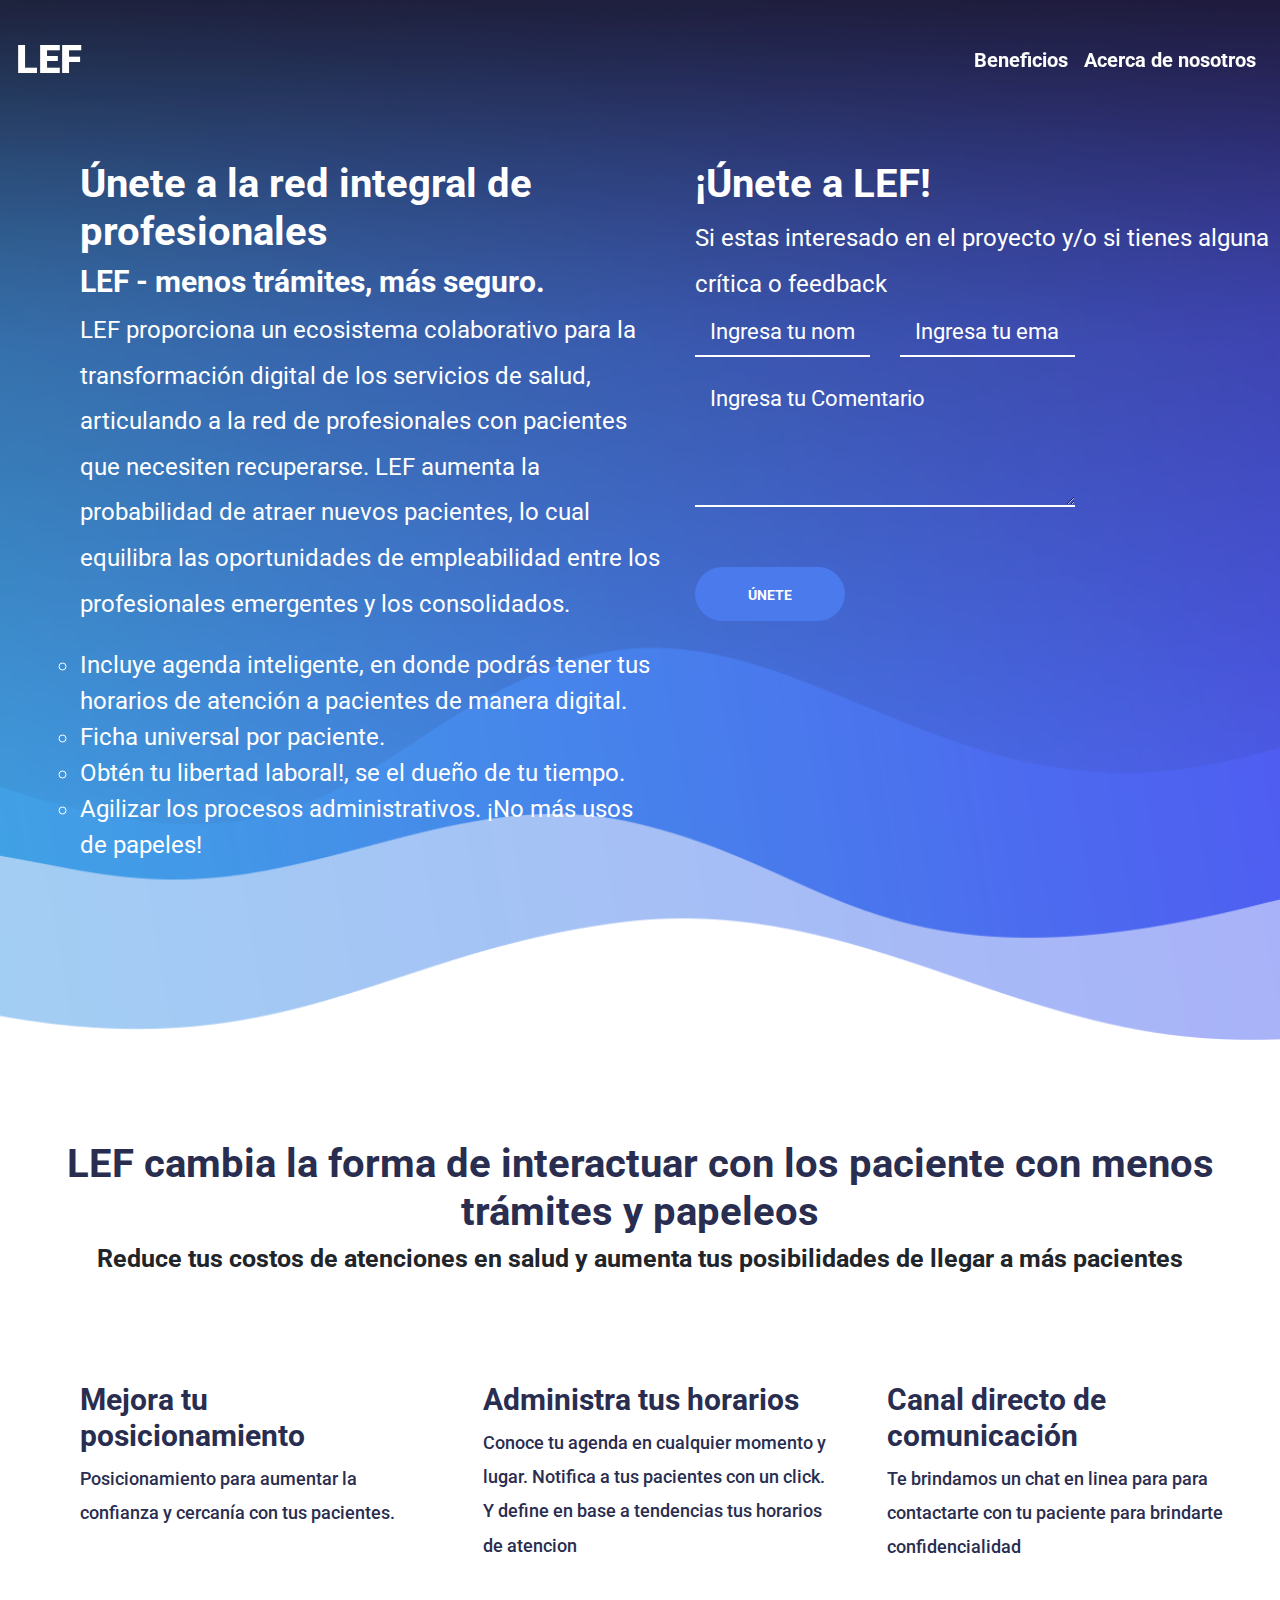
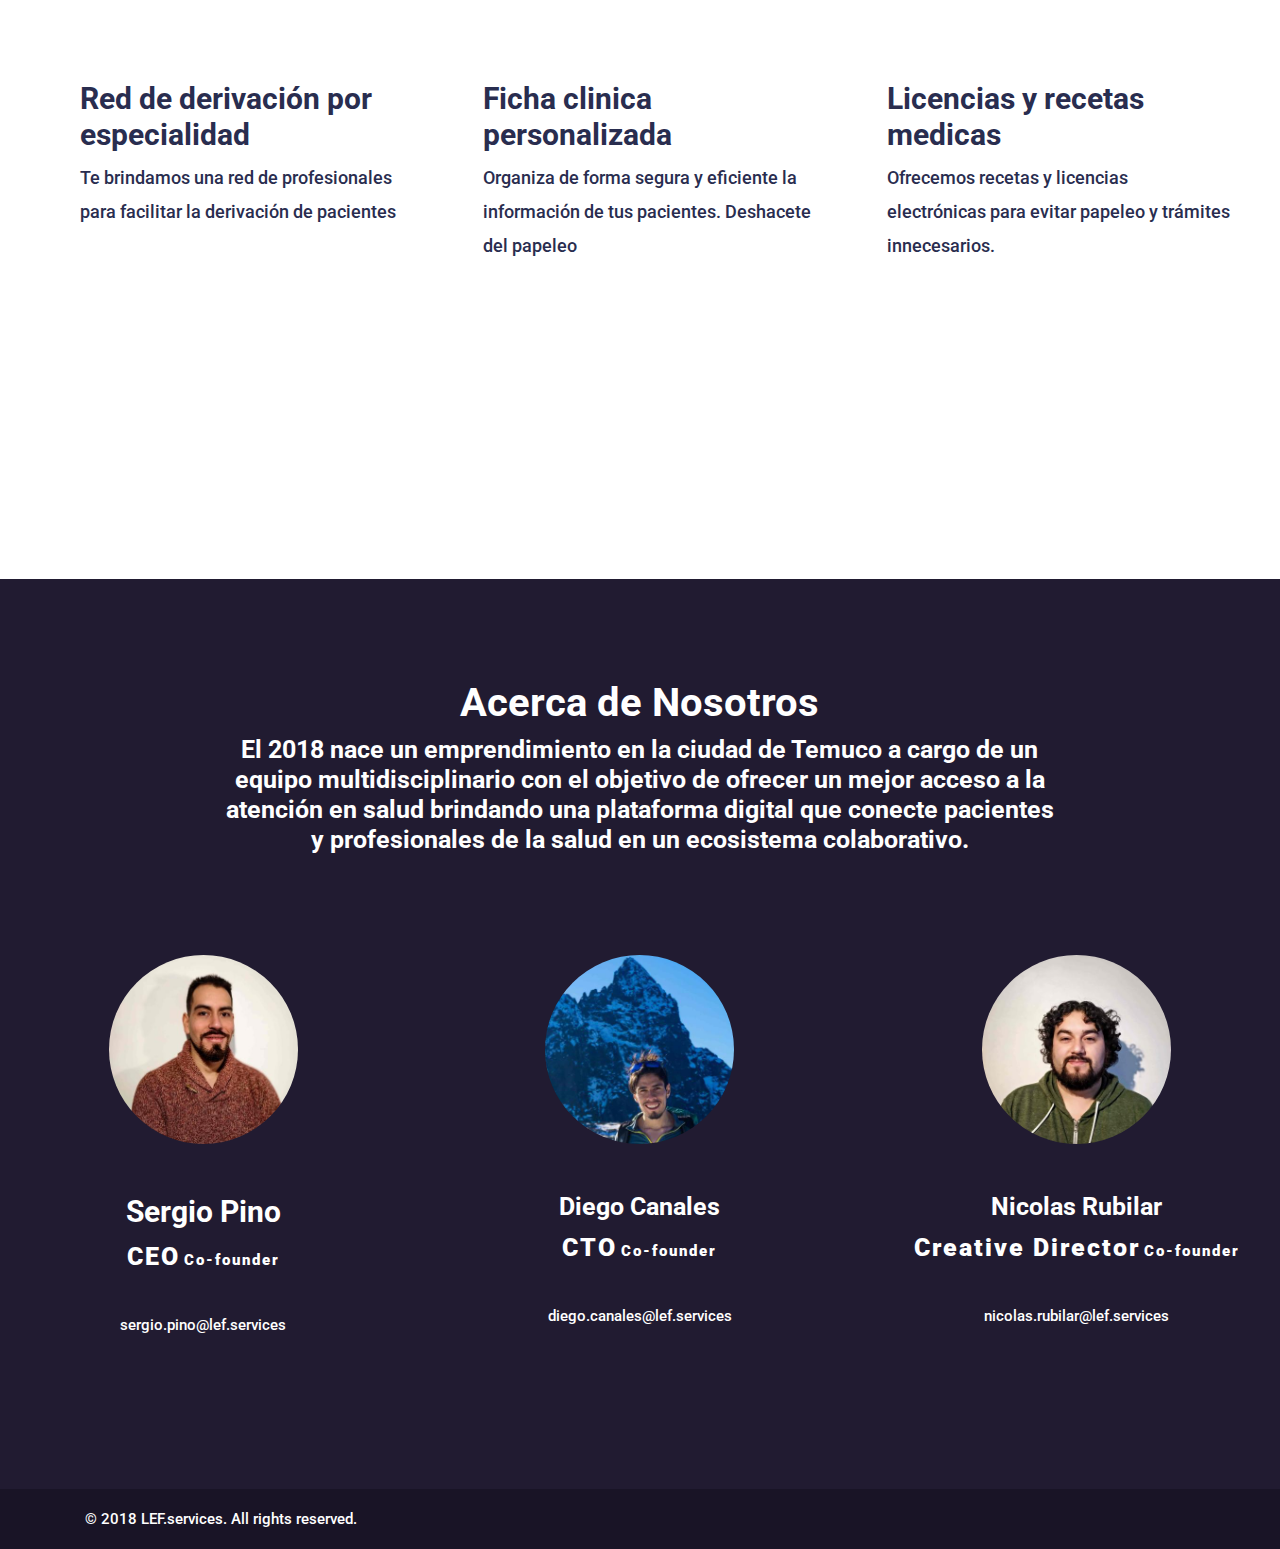
==== index.html @ 89a586f5 "unified text size" ====
<!DOCTYPE html>
<html lang="es">

<head>
    <meta charset="UTF-8">
    <meta name="description" content="">
    <meta http-equiv="X-UA-Compatible" content="IE=edge">
    <meta name="viewport" content="width=device-width, initial-scale=1, shrink-to-fit=no">

    <!-- Title -->
    <title>LEF - menos tr&aacute;mites, m&aacute;s seguro.</title>

    <!-- Favicon -->
    <link rel="icon" href="img/favicon.ico">

    <link rel="stylesheet" href="https://use.fontawesome.com/releases/v5.3.1/css/all.css" integrity="sha384-mzrmE5qonljUremFsqc01SB46JvROS7bZs3IO2EmfFsd15uHvIt+Y8vEf7N7fWAU" crossorigin="anonymous">
    <link rel="stylesheet" href="https://fonts.googleapis.com/css?family=Roboto:400,500,700,900">

    <link href="css/bootstrap.min.css" rel="stylesheet">
    <link href="css/style.css" rel="stylesheet">

</head>

<body>
    <!-- ***** Preloader Start ***** -->
    <div id="preloader">
        <div class="preloader"></div>
    </div>

    <nav class="navbar navbar-expand-lg fixed-top header_area">
        <a class="navbar-brand brand-title" href="index.html">LEF</a>
        <button class="navbar-toggler" type="button" data-toggle="collapse" data-target="#navbarSupportedContent" aria-controls="navbarSupportedContent" aria-expanded="false" aria-label="Toggle navigation">  
            <span class="navbar-toggler-icon"></span>
           </button>
        <div class="collapse navbar-collapse " id="navbarSupportedContent">
            <ul class="navbar-nav ml-auto">
                <li class="nav-item">
                    <a class="nav-link" href="#extra-features">Beneficios</a> </li>
                <li class="nav-item">
                    <a class="nav-link " href="#about-us">Acerca de nosotros</a>
                </li>
            </ul>
        </div>
    </nav>


    <section class="welcome_area" id="home">
        <div class="row">
            <div class="col-lg-6 col-md-6 col-sm-12">
                <h2>&Uacute;nete a la red integral de profesionales</h2>
                <h3>LEF - menos tr&aacute;mites, m&aacute;s seguro.</h3>
                <p>LEF proporciona un ecosistema colaborativo para la transformaci&oacute;n digital de los servicios de salud, articulando a la red de profesionales con pacientes que necesiten recuperarse. LEF aumenta la probabilidad de atraer nuevos pacientes,
                    lo cual equilibra las oportunidades de empleabilidad entre los profesionales emergentes y los consolidados.</p>
                <ul>
                    <li>Incluye agenda inteligente, en donde podr&aacute;s tener tus horarios de atenci&oacute;n a pacientes de manera digital.</li>
                    <li>Ficha universal por paciente.</li>
                    <li>Obt&eacute;n tu libertad laboral!, se el dueño de tu tiempo.</li>

                    <li>Agilizar los procesos administrativos. ¡No m&aacute;s usos de papeles!</li>
                </ul>
            </div>
            <div class="col-lg-6 col-md-6 col-sm-12">
                <div class="contact-form-area">
                    <h2>¡&Uacute;nete a LEF!</h2>
                    <p>Si estas interesado en el proyecto y/o si tienes alguna cr&iacute;tica o feedback</p>
                    <form method="POST" action="https://send.pageclip.co/nw6T7FyZjWHJfmGAW8pz0AacO4G0saek">
                        <div class="row">
                            <div class="col-lg-4 col-md-4 col-sm-12">
                                <input type="text" class="form-control" name="name" id="name" placeholder="Ingresa tu nombre">
                            </div>
                            <div class="col-lg-4 col-md-4 col-sm-12">
                                <input type="email" class="form-control" name="email" id="email" placeholder="Ingresa tu email">
                            </div>


                            <div class="col-lg-8 col-md-8 col-sm-12">
                                <textarea name="message" class="form-control" id="message" cols="30" rows="10" placeholder="Ingresa tu Comentario"></textarea>
                            </div>
                            <div class="col-lg-8 col-md-8 col-sm-12">
                                <button class="btn contact-btn mt-50" type="submit">&Uacute;nete</button>
                            </div>
                        </div>
                    </form>
                </div>
            </div>
        </div>

    </section>
    <!-- ***** Welcome Area End ***** -->


    <!-- ***** Services Area Start ***** -->
    <section id="extra-features" class="extra-features section_padding_100">

        <div class="col-lg-12 col-md-12 col-sm-12 text-center">
            <h2>LEF cambia la forma de interactuar con los paciente con menos tr&aacute;mites y papeleos</h2>
            <h4>Reduce tus costos de atenciones en salud y aumenta tus posibilidades de llegar a m&aacute;s pacientes</h4>
        </div>

        <div class="section_padding_100">
            <div class="row">

                <!-- Single Feature Area -->
                <div class="col-lg-4 col-md-4 col-sm-12">
                    <div class="d-flex mb-100">
                        <div class="mr-30">
                            <i class="fas fa-trophy"></i>
                        </div>
                        <div class="feature-content">
                            <h3>Mejora tu posicionamiento</h3>
                            <p>Posicionamiento para aumentar la confianza y cercan&iacute;a con tus pacientes.</p>
                        </div>
                    </div>
                </div>
                <!-- Single Feature Area -->
                <div class="col-lg-4 col-md-4 col-sm-12">
                    <div class="d-flex mb-100">
                        <div class="mr-30">
                            <i class="fas fa-clock"></i>
                        </div>
                        <div class="feature-content">
                            <h3>Administra tus horarios</h3>
                            <p>Conoce tu agenda en cualquier momento y lugar. Notifica a tus pacientes con un click. Y define en base a tendencias tus horarios de atencion</p>
                        </div>
                    </div>
                </div>
                <!-- Single Feature Area -->
                <div class="col-lg-4 col-md-4 col-sm-12">
                    <div class="d-flex mb-100">
                        <div class="mr-30">
                            <i class="fas fa-comments"></i>
                        </div>
                        <div class="feature-content">
                            <h3>Canal directo de comunicaci&oacute;n</h3>
                            <p>Te brindamos un chat en linea para para contactarte con tu paciente para brindarte confidencialidad</p>
                        </div>
                    </div>
                </div>
            </div>

            <div class="row">
                <!-- Single Feature Area -->
                <div class="col-lg-4 col-md-4 col-sm-12">
                    <div class="d-flex mb-100">
                        <div class="mr-30">
                            <i class="fas fa-bullhorn"></i>
                        </div>
                        <div class="feature-content">
                            <h3>Red de derivaci&oacute;n por especialidad</h3>
                            <p>Te brindamos una red de profesionales para facilitar la derivaci&oacute;n de pacientes</p>
                        </div>
                    </div>
                </div>
                <!-- Single Feature Area -->
                <div class="col-lg-4 col-md-4 col-sm-12">
                    <div class="d-flex mb-100">
                        <div class="mr-30">
                            <i class="fas fa-briefcase-medical"></i>
                        </div>
                        <div class="feature-content">
                            <h3>Ficha clinica personalizada</h3>
                            <p>Organiza de forma segura y eficiente la informaci&oacute;n de tus pacientes. Deshacete del papeleo</p>
                        </div>
                    </div>
                </div>
                <!-- Single Feature Area -->
                <div class="col-lg-4 col-md-4 col-sm-12">
                    <div class="d-flex mb-100">
                        <div class="mr-30">
                            <i class="fas fa-user-md"></i>
                        </div>
                        <div class="feature-content">
                            <h3>Licencias y recetas medicas</h3>
                            <p>Ofrecemos recetas y licencias electr&oacute;nicas para evitar papeleo y tr&aacute;mites innecesarios. </p>
                        </div>
                    </div>
                </div>

            </div>
        </div>
    </section>
    <!-- ***** Services Area End ***** -->



    <!-- ***** Team Area Start ***** -->
    <section id="about-us" class="about-us section_padding_100">

        <div class="row justify-content-center">
            <div class="col-lg-8 col-md-8 col-sm-12">
                <div class="section-heading text-center">
                    <h2>Acerca de Nosotros</h2>
                    <h4>El 2018 nace un emprendimiento en la ciudad de Temuco a cargo de un equipo multidisciplinario con el objetivo de ofrecer un mejor acceso a la atenci&oacute;n en salud brindando una plataforma digital que conecte pacientes y profesionales
                        de la salud en un ecosistema colaborativo. </h4>
                </div>
            </div>
        </div>

        <div class="row">
            <!-- Single Team Slide -->
            <div class="col-lg-4 col-md-4 col-sm-12 text-center">
                <!-- Thumbnail -->
                <div class="team-thumbnail">
                    <img src="img/sergio.jpg" alt="">
                </div>
                <!-- Meta Info -->
                <div class="team-meta-info">
                    <h3>Sergio Pino</h3>
                    <span class="title">CEO</span> <span>Co-founder</span>
                    <p>sergio.pino@lef.services</p>
                </div>
            </div>
            <!-- Single Team Slide -->
            <div class="col-lg-4 col-md-4 col-sm-12 text-center">
                <!-- Thumbnail -->
                <div class="team-thumbnail">
                    <img src="img/diego.jpg" alt="">
                </div>
                <!-- Meta Info -->
                <div class="team-meta-info">
                    <h4>Diego Canales</h4>
                    <span class="title">CTO</span> <span>Co-founder</span>
                    <p>diego.canales@lef.services</p>
                </div>
            </div>
            <!-- Single Team Slide -->
            <div class="col-lg-4 col-md-4 col-sm-12 text-center">
                <!-- Thumbnail -->
                <div class="team-thumbnail">
                    <img src="img/nico.jpg" alt="">
                </div>
                <!-- Meta Info -->
                <div class="team-meta-info">
                    <h4>Nicolas Rubilar</h4>
                    <span class="title">Creative Director</span> <span>Co-founder</span>
                    <p>nicolas.rubilar@lef.services</p>
                </div>

            </div>
        </div>
    </section>
    <!-- ***** Features Area Start ***** -->



    <!-- ***** Footer Area Start ***** -->
    <footer class="footer-area clearfix">
        <!-- Fotter Bottom Area -->
        <div class="footer-bottom-area">
            <div class="container h-100">
                <div class="row h-100">
                    <div class="col-12 h-100">
                        <div class="footer-bottom-content h-100 d-md-flex justify-content-between align-items-center">
                            <div class="copyright-text">
                                <p>
                                    &copy; 2018 LEF.services. All rights reserved.
                                </p>
                            </div>
                        </div>
                    </div>
                </div>
            </div>
        </div>
    </footer>
    <!-- ***** Footer Area End ***** -->

    <script src="js/jquery-3.3.1.min.js"></script>
    <script src="js/bootstrap.min.js"></script>
    <script src="js/active.js"></script>
    <script src="https://s.pageclip.co/v1/pageclip.js" charset="utf-8"></script>

    <!-- Global site tag (gtag.js) - Google Analytics -->
    <script async src="https://www.googletagmanager.com/gtag/js?id=UA-45813922-7"></script>
    <script>
        window.dataLayer = window.dataLayer || [];

        function gtag() {
            dataLayer.push(arguments);
        }
        gtag('js', new Date());

        gtag('config', 'UA-45813922-7');
    </script>
</body>

</html>
---- css/style.css ----
@media (min-width: 768px) {
    .navbar-toggler {
        border: 2px solid #fff;
        background-color: #f2f4f6;
    }
    .welcome_area {
        height: 1040px;
    }
}


/********************
END RESPONSIVE
*********************/


/* --------------------------
:: 1.0 Base CSS Start
-------------------------- */

* {
    margin: 0;
    padding: 0;
}

body {
    overflow-x: hidden !important;
}

body,
html {
    font-family: 'Roboto', sans-serif;
}

h2,
h3,
h4 {
    font-family: 'Roboto', sans-serif;
    font-weight: 700;
    line-height: 1.2;
}

h2 {
    font-size: 40px;
}

h3 {
    font-size: 30px;
}

h4 {
    font-size: 25px;
}

a,
a:hover,
a:focus,
a:active {
    font-weight: 700;
    text-decoration: none;
    -webkit-transition-duration: 500ms;
    transition-duration: 500ms;
}

li {
    list-style: none;
}

p {
    font-family: 'Roboto', sans-serif;
    font-size: 15px;
    font-weight: 500;
    margin-top: 0;
    line-height: 1.9;
}

ul {
    margin: 0;
    padding: 0;
}

img {
    max-width: 100%;
    height: auto;
}

.brand-title {
    font-size: 40px;
    color: #fff;
    line-height: 1.8;
    font-weight: 900;
}

.section_padding_200 {
    padding-top: 200px;
    padding-bottom: 200px;
}

.section_padding_100 {
    padding-top: 100px;
    padding-bottom: 100px;
}

.mt-50 {
    margin-top: 50px;
}

.mr-30 {
    margin-right: 30px;
}

.mb-100 {
    margin-bottom: 100px;
}

#preloader {
    overflow: hidden;
    background-color: #211b31;
    height: 100%;
    left: 0;
    position: fixed;
    top: 0;
    width: 100%;
    z-index: 999999;
}

.preloader {
    overflow: hidden;
    -webkit-animation: 3000ms linear 0s normal none infinite running preloader;
    animation: 3000ms linear 0s normal none infinite running preloader;
    background-color: transparent;
    border-color: #f1f2f3 #f1f2f3 #4a7aec;
    border-radius: 50%;
    border-style: solid;
    border-width: 4px;
    height: 50px;
    left: calc(50% - 25px);
    position: relative;
    top: calc(50% - 25px);
    width: 50px;
    z-index: 9;
}

@-webkit-keyframes preloader {
    0% {
        -webkit-transform: rotate(0deg);
        transform: rotate(0deg);
    }
    100% {
        -webkit-transform: rotate(360deg);
        transform: rotate(360deg);
    }
}

@keyframes preloader {
    0% {
        -webkit-transform: rotate(0deg);
        transform: rotate(0deg);
    }
    100% {
        -webkit-transform: rotate(360deg);
        transform: rotate(360deg);
    }
}

.section-heading {
    margin-bottom: 100px;
}

.contact-btn {
    background-color: #4a7aec;
    min-width: 150px;
    height: 54px;
    padding: 0 30px;
    border-radius: 70px;
    color: #fff;
    font-size: 14px;
    line-height: 54px;
    font-weight: 700;
    text-transform: uppercase;
    -webkit-transition-duration: 500ms;
    transition-duration: 500ms;
}

.contact-btn:hover {
    background-color: #1a3c8d;
    color: #fff;
}


/* --------------------------
:: 2.0 Header Area CSS
-------------------------- */

.header_area {
    height: 120px;
    background-color: transparent;
    -webkit-transition-duration: 700ms;
    transition-duration: 700ms;
}

nav .nav-link {
    color: #fff;
    display: block;
    font-size: 20px;
    -webkit-transition-duration: 500ms;
    transition-duration: 500ms;
    padding: 0 15px;
}

nav .nav-link:hover {
    color: #4a7aec;
}

.navbar-nav {
    -webkit-transition-duration: 500ms;
    transition-duration: 500ms;
}


/* Sticky CSS */

.header_area.sticky {
    background-color: #25499f;
    box-shadow: 0 6px 20px rgba(0, 0, 0, 0.15);
    height: 80px;
}


/* --------------------------
:: 3.0 Welcome Area CSS
-------------------------- */

.welcome_area {
    padding-top: 160px;
    padding-bottom: 200px;
    padding-left: 80px;
    background-image: url(../img/welcome-bg.png);
    background-repeat: no-repeat;
    background-size: cover;
    background-position: center center;
}

.welcome_area h2,
.welcome_area h3,
.welcome_area h4,
.welcome_area p,
.welcome_area ul,
.welcome_area ::placeholder,
.welcome_area .form-control {
    color: #fff;
    opacity: 1;
}

.welcome_area p,
.welcome_area ul {
    font-size: 24px;
    font-weight: 400;
    margin-bottom: 0;
}

.welcome_area li {
    list-style-type: circle !important;
}

.welcome_area ul {
    margin-top: 20px;
}


/* ----------------------
:: 19.0 Contact Page CSS
---------------------- */

.contact-form-area .form-control {
    font-size: 22px;
    background-color: transparent;
    border-top: none;
    border-left: none;
    border-right: none;
    border-bottom: 2px solid #fff;
    border-radius: 0;
    height: 50px;
    margin-bottom: 10px;
    padding: 15px;
}

.contact-form-area .form-control:hover,
.contact-form-area .form-control:focus {
    box-shadow: none;
}

.contact-form-area textarea.form-control {
    height: 140px;
}

.footer-area {
    position: relative;
    z-index: 1;
    background-color: #211b31;
}

.copyright-text>p {
    margin-bottom: 0;
    font-size: 15px;
    color: #fff;
}

.footer-bottom-area {
    background-color: #191426;
    height: 60px;
}

.team-thumbnail {
    width: 189px;
    height: 189px;
    border-radius: 50%;
    margin: 0 auto 50px;
    position: relative;
    z-index: 1;
    -webkit-transition-duration: 500ms;
    transition-duration: 500ms;
}

.team-thumbnail:after {
    position: absolute;
    width: 100%;
    height: 100%;
    left: 0;
    top: 0;
    content: "";
    background-color: rgba(74, 122, 236, 0.75);
    z-index: 2;
    border-radius: 50%;
    opacity: 0;
}

.team-thumbnail>img {
    width: 100%;
    height: 100%;
    border-radius: 50%;
}

.team-meta-info {
    margin-bottom: 50px;
}

.team-meta-info h4 {
    line-height: 1;
    margin-bottom: 10px;
}

.team-meta-info span {
    font-size: 12px;
    font-weight: 900;
    color: #abadbe;
    letter-spacing: 2px;
    margin-bottom: 35px;
    display: block;
}

.about-us {
    background-color: #211b31;
    position: relative;
    z-index: 1;
}

.about-us h2,
.about-us h3,
.about-us h4,
.about-us span,
.about-us p {
    color: #fff;
}

.about-us span {
    font-size: 15px;
    display: inline-block;
}

.title {
    font-size: 25px !important;
}


/* -----------------------
:: 20.0 Elements Area CSS
----------------------- */

.extra-features {
    padding-left: 50px;
    padding-right: 50px;
}

.extra-features h2,
h3,
p {
    color: #292d4f;
}

.extra-features p {
    font-size: 18px;
}
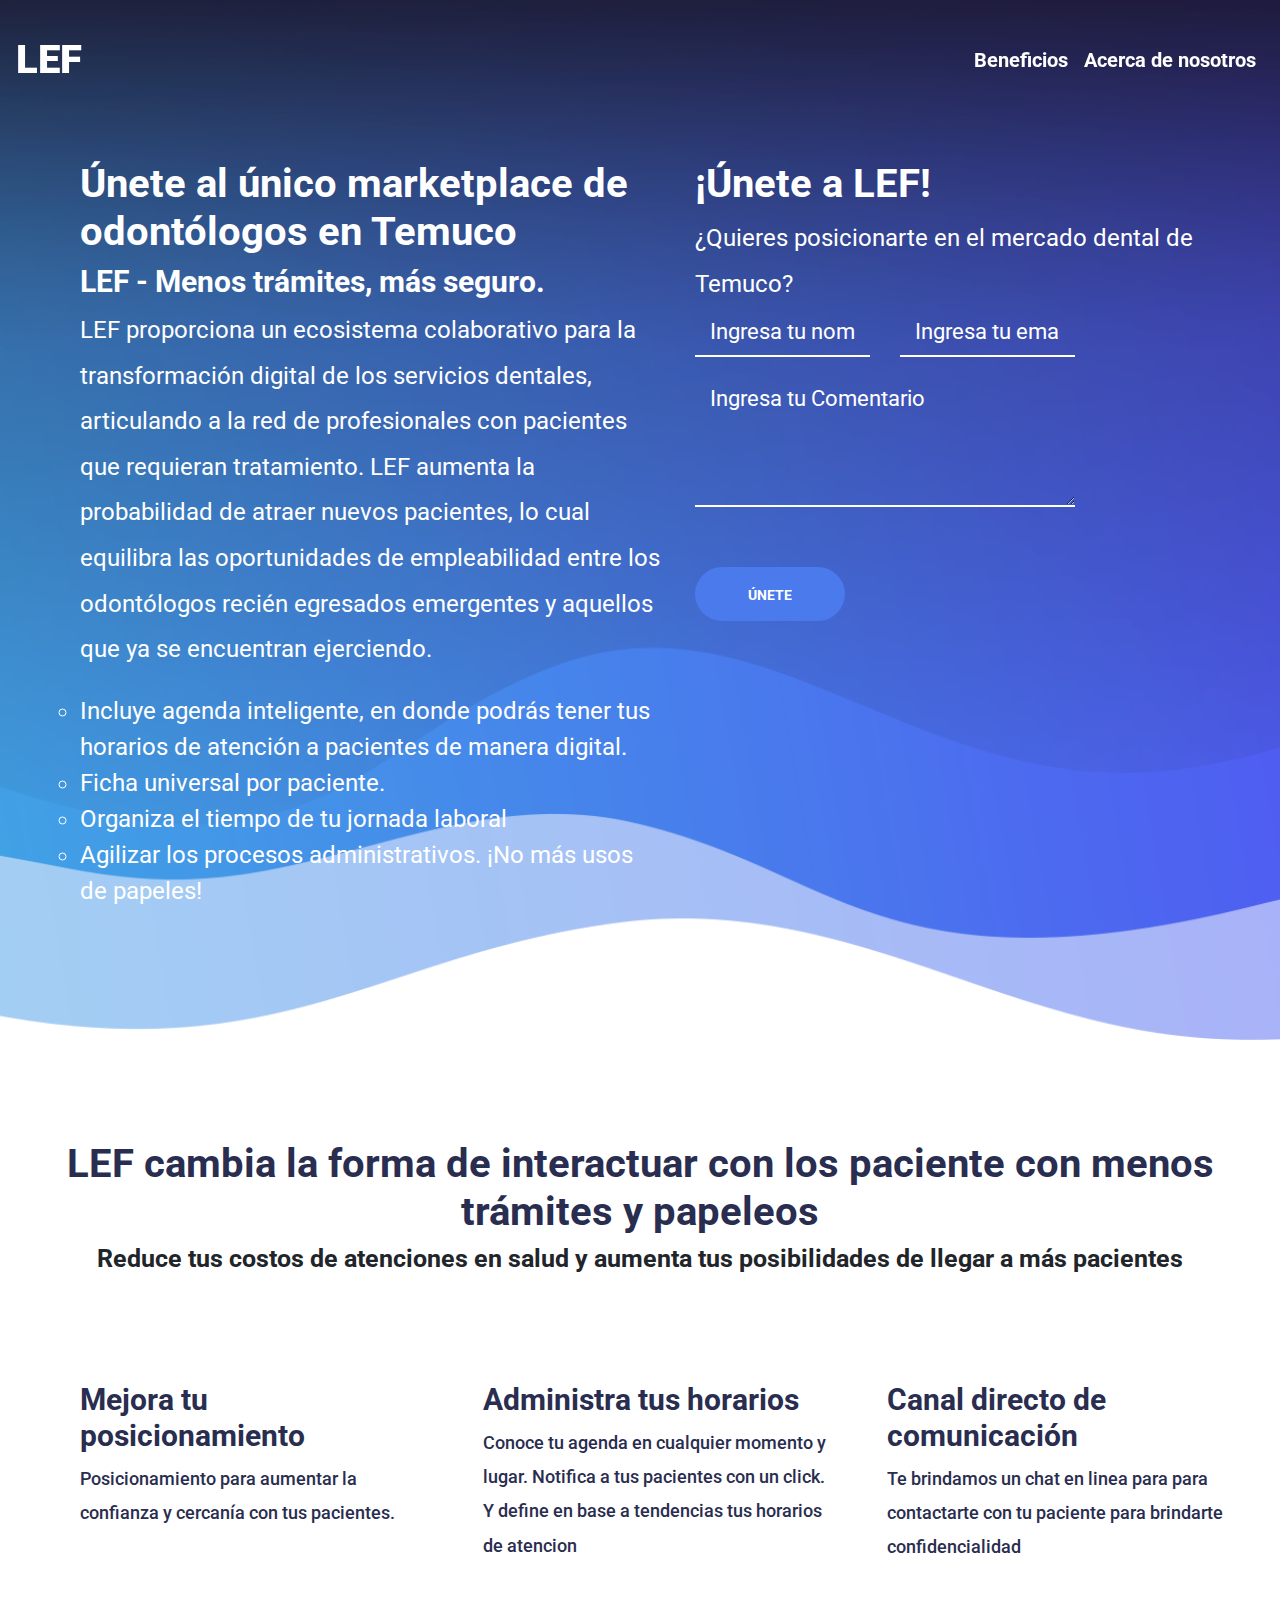
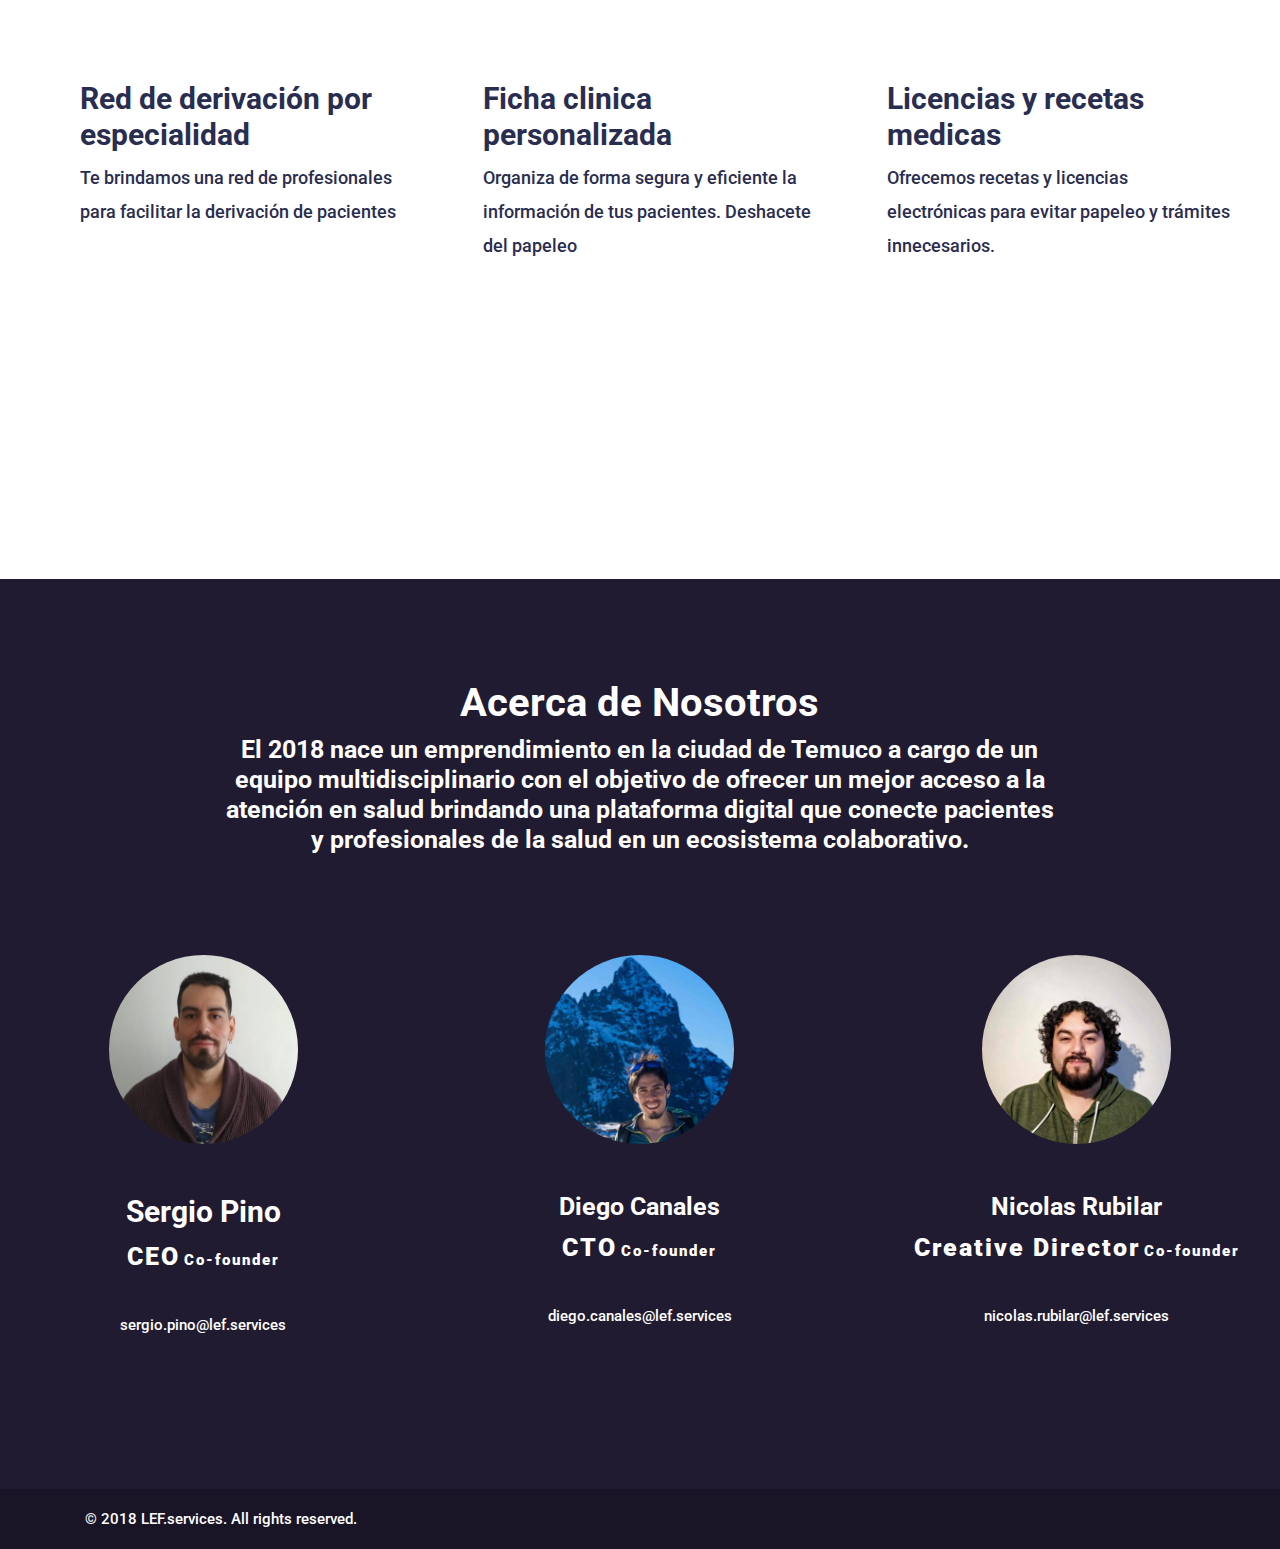
==== commit c130b7c2: "change content" ====
--- a/index.html
+++ b/index.html
@@ -47,14 +47,14 @@
     <section class="welcome_area" id="home">
         <div class="row">
             <div class="col-lg-6 col-md-6 col-sm-12">
-                <h2>&Uacute;nete a la red integral de profesionales</h2>
-                <h3>LEF - menos tr&aacute;mites, m&aacute;s seguro.</h3>
-                <p>LEF proporciona un ecosistema colaborativo para la transformaci&oacute;n digital de los servicios de salud, articulando a la red de profesionales con pacientes que necesiten recuperarse. LEF aumenta la probabilidad de atraer nuevos pacientes,
-                    lo cual equilibra las oportunidades de empleabilidad entre los profesionales emergentes y los consolidados.</p>
+                <h2>Únete al único marketplace de odontólogos en Temuco</h2>
+                <h3>LEF - Menos trámites, más seguro.</h3>
+                <p>LEF proporciona un ecosistema colaborativo para la transformación digital de los servicios dentales, articulando a la red de profesionales con pacientes que requieran tratamiento. LEF aumenta la probabilidad de atraer nuevos pacientes,
+                    lo cual equilibra las oportunidades de empleabilidad entre los odontólogos recién egresados emergentes y aquellos que ya se encuentran ejerciendo.</p>
                 <ul>
                     <li>Incluye agenda inteligente, en donde podr&aacute;s tener tus horarios de atenci&oacute;n a pacientes de manera digital.</li>
                     <li>Ficha universal por paciente.</li>
-                    <li>Obt&eacute;n tu libertad laboral!, se el dueño de tu tiempo.</li>
+                    <li>Organiza el tiempo de tu jornada laboral</li>
 
                     <li>Agilizar los procesos administrativos. ¡No m&aacute;s usos de papeles!</li>
                 </ul>
@@ -62,7 +62,7 @@
             <div class="col-lg-6 col-md-6 col-sm-12">
                 <div class="contact-form-area">
                     <h2>¡&Uacute;nete a LEF!</h2>
-                    <p>Si estas interesado en el proyecto y/o si tienes alguna cr&iacute;tica o feedback</p>
+                    <p>¿Quieres posicionarte en el mercado dental de Temuco?</p>
                     <form method="POST" action="https://send.pageclip.co/nw6T7FyZjWHJfmGAW8pz0AacO4G0saek">
                         <div class="row">
                             <div class="col-lg-4 col-md-4 col-sm-12">
--- a/css/style.css
+++ b/css/style.css
@@ -50,6 +50,10 @@
 
 h4 {
     font-size: 25px;
+}
+
+img {
+    max-width: none !important;
 }
 
 a,
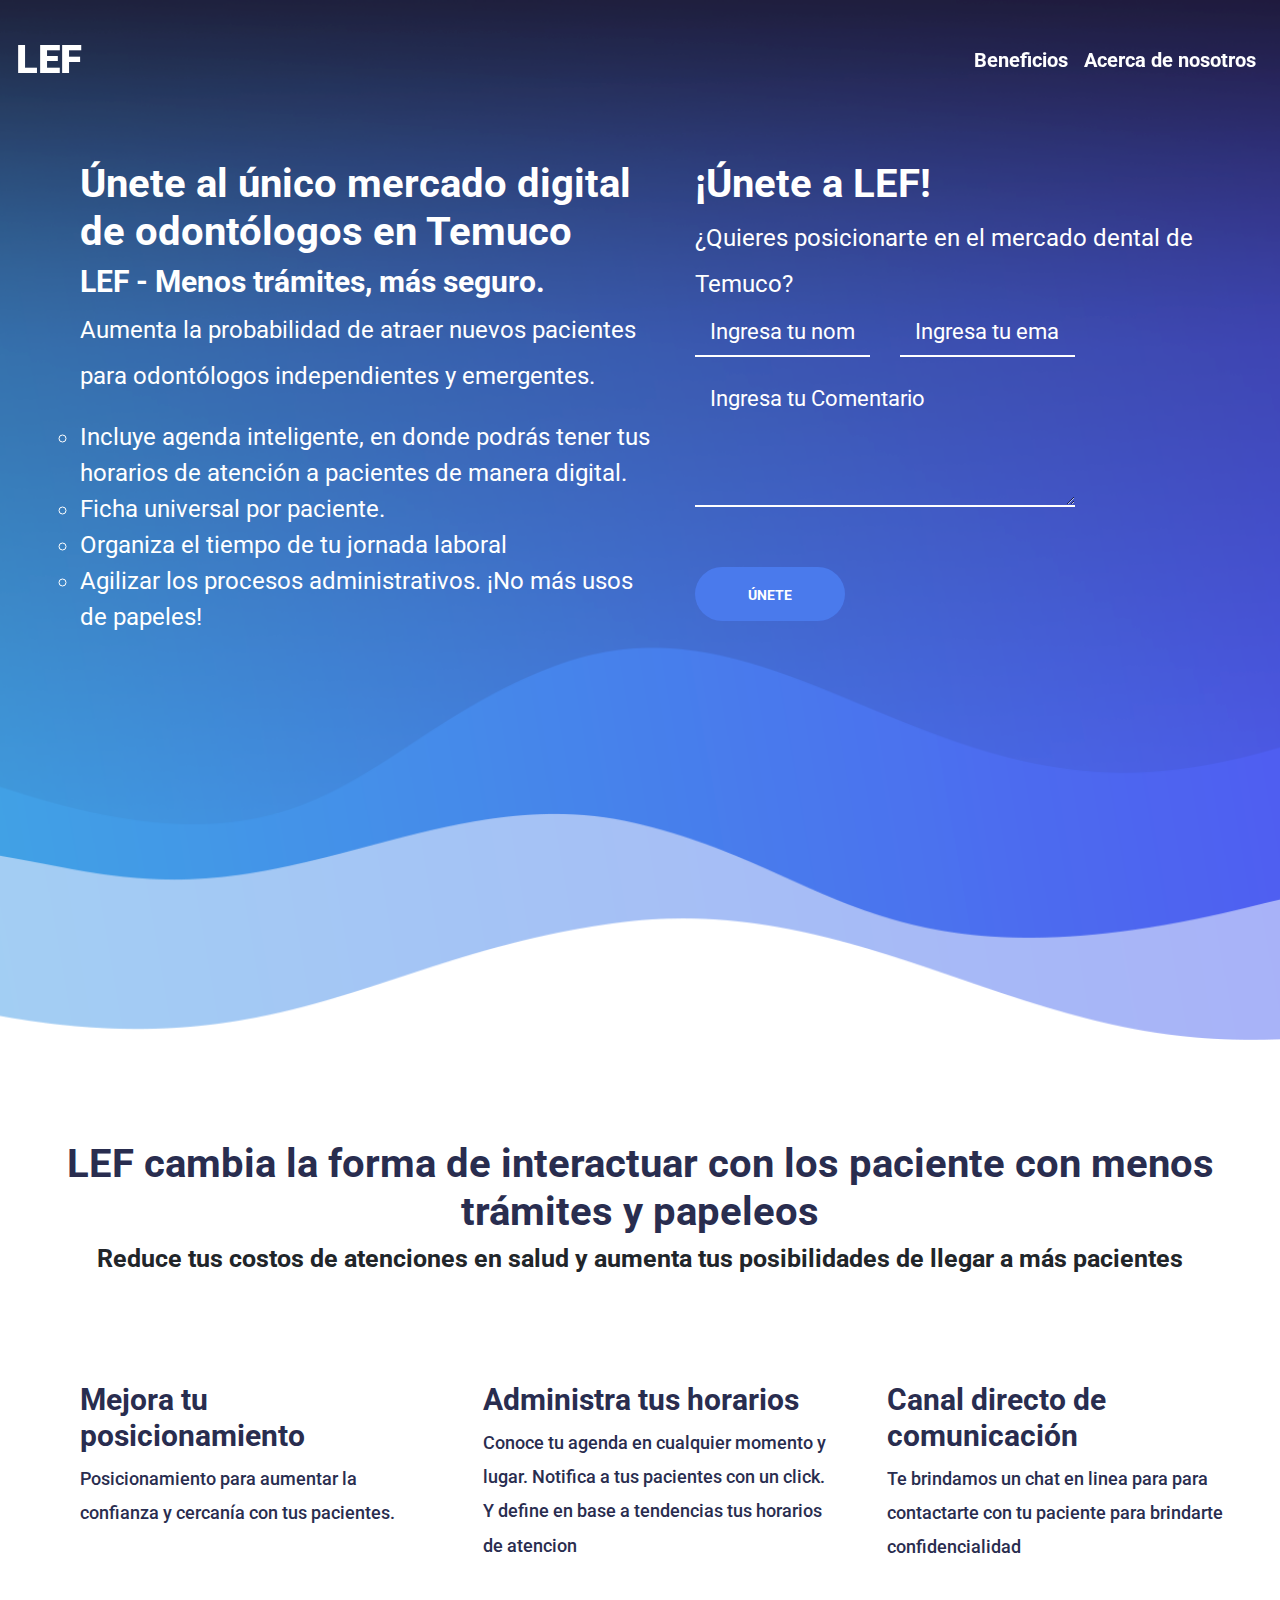
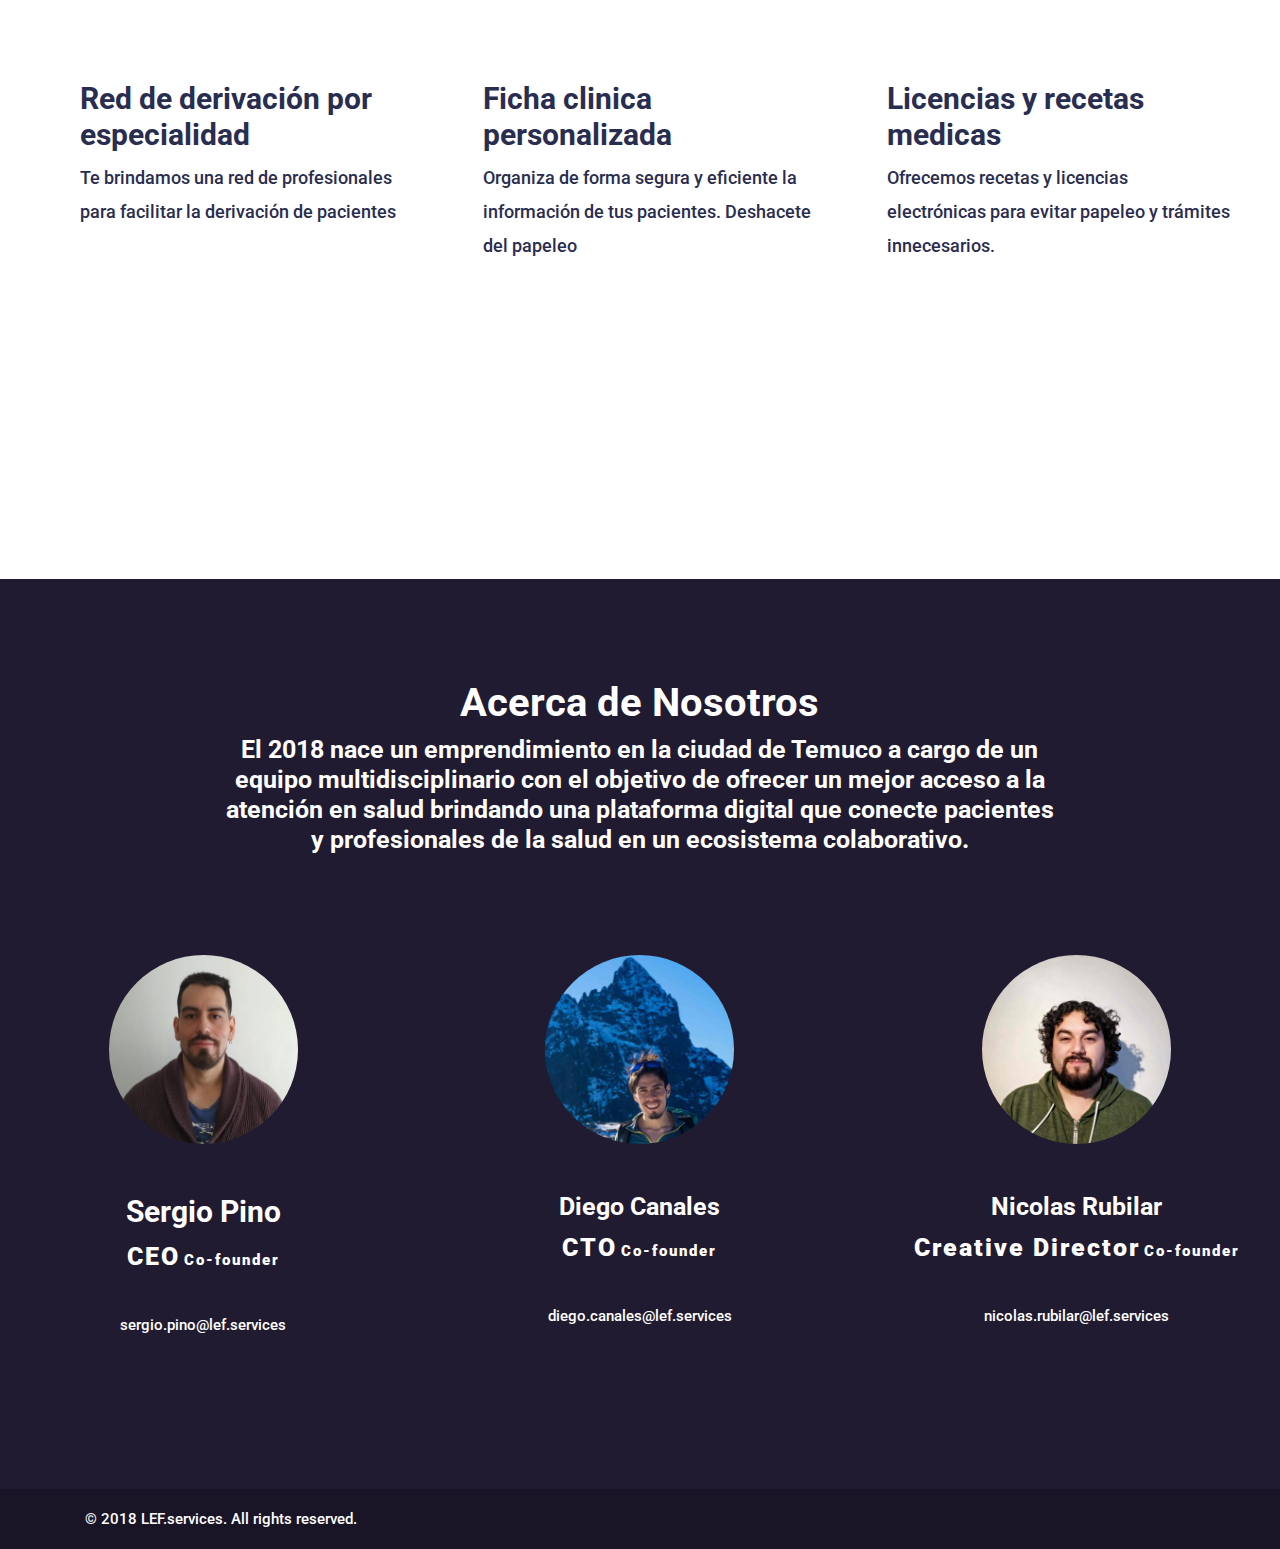
==== commit 21bed82a: "update landing" ====
--- a/index.html
+++ b/index.html
@@ -47,10 +47,9 @@
     <section class="welcome_area" id="home">
         <div class="row">
             <div class="col-lg-6 col-md-6 col-sm-12">
-                <h2>Únete al único marketplace de odontólogos en Temuco</h2>
+                <h2>Únete al único mercado digital de odontólogos en Temuco</h2>
                 <h3>LEF - Menos trámites, más seguro.</h3>
-                <p>LEF proporciona un ecosistema colaborativo para la transformación digital de los servicios dentales, articulando a la red de profesionales con pacientes que requieran tratamiento. LEF aumenta la probabilidad de atraer nuevos pacientes,
-                    lo cual equilibra las oportunidades de empleabilidad entre los odontólogos recién egresados emergentes y aquellos que ya se encuentran ejerciendo.</p>
+                <p>Aumenta la probabilidad de atraer nuevos pacientes para odontólogos independientes y emergentes.</p>
                 <ul>
                     <li>Incluye agenda inteligente, en donde podr&aacute;s tener tus horarios de atenci&oacute;n a pacientes de manera digital.</li>
                     <li>Ficha universal por paciente.</li>
@@ -201,7 +200,7 @@
             <div class="col-lg-4 col-md-4 col-sm-12 text-center">
                 <!-- Thumbnail -->
                 <div class="team-thumbnail">
-                    <img src="img/sergio.jpg" alt="">
+                    <img src="img/sergio.jpg" alt="" class="img-fluid">
                 </div>
                 <!-- Meta Info -->
                 <div class="team-meta-info">
@@ -214,7 +213,7 @@
             <div class="col-lg-4 col-md-4 col-sm-12 text-center">
                 <!-- Thumbnail -->
                 <div class="team-thumbnail">
-                    <img src="img/diego.jpg" alt="">
+                    <img src="img/diego.jpg" alt="" class="img-fluid">
                 </div>
                 <!-- Meta Info -->
                 <div class="team-meta-info">
@@ -227,7 +226,7 @@
             <div class="col-lg-4 col-md-4 col-sm-12 text-center">
                 <!-- Thumbnail -->
                 <div class="team-thumbnail">
-                    <img src="img/nico.jpg" alt="">
+                    <img src="img/nico.jpg" alt="" class="img-fluid">
                 </div>
                 <!-- Meta Info -->
                 <div class="team-meta-info">
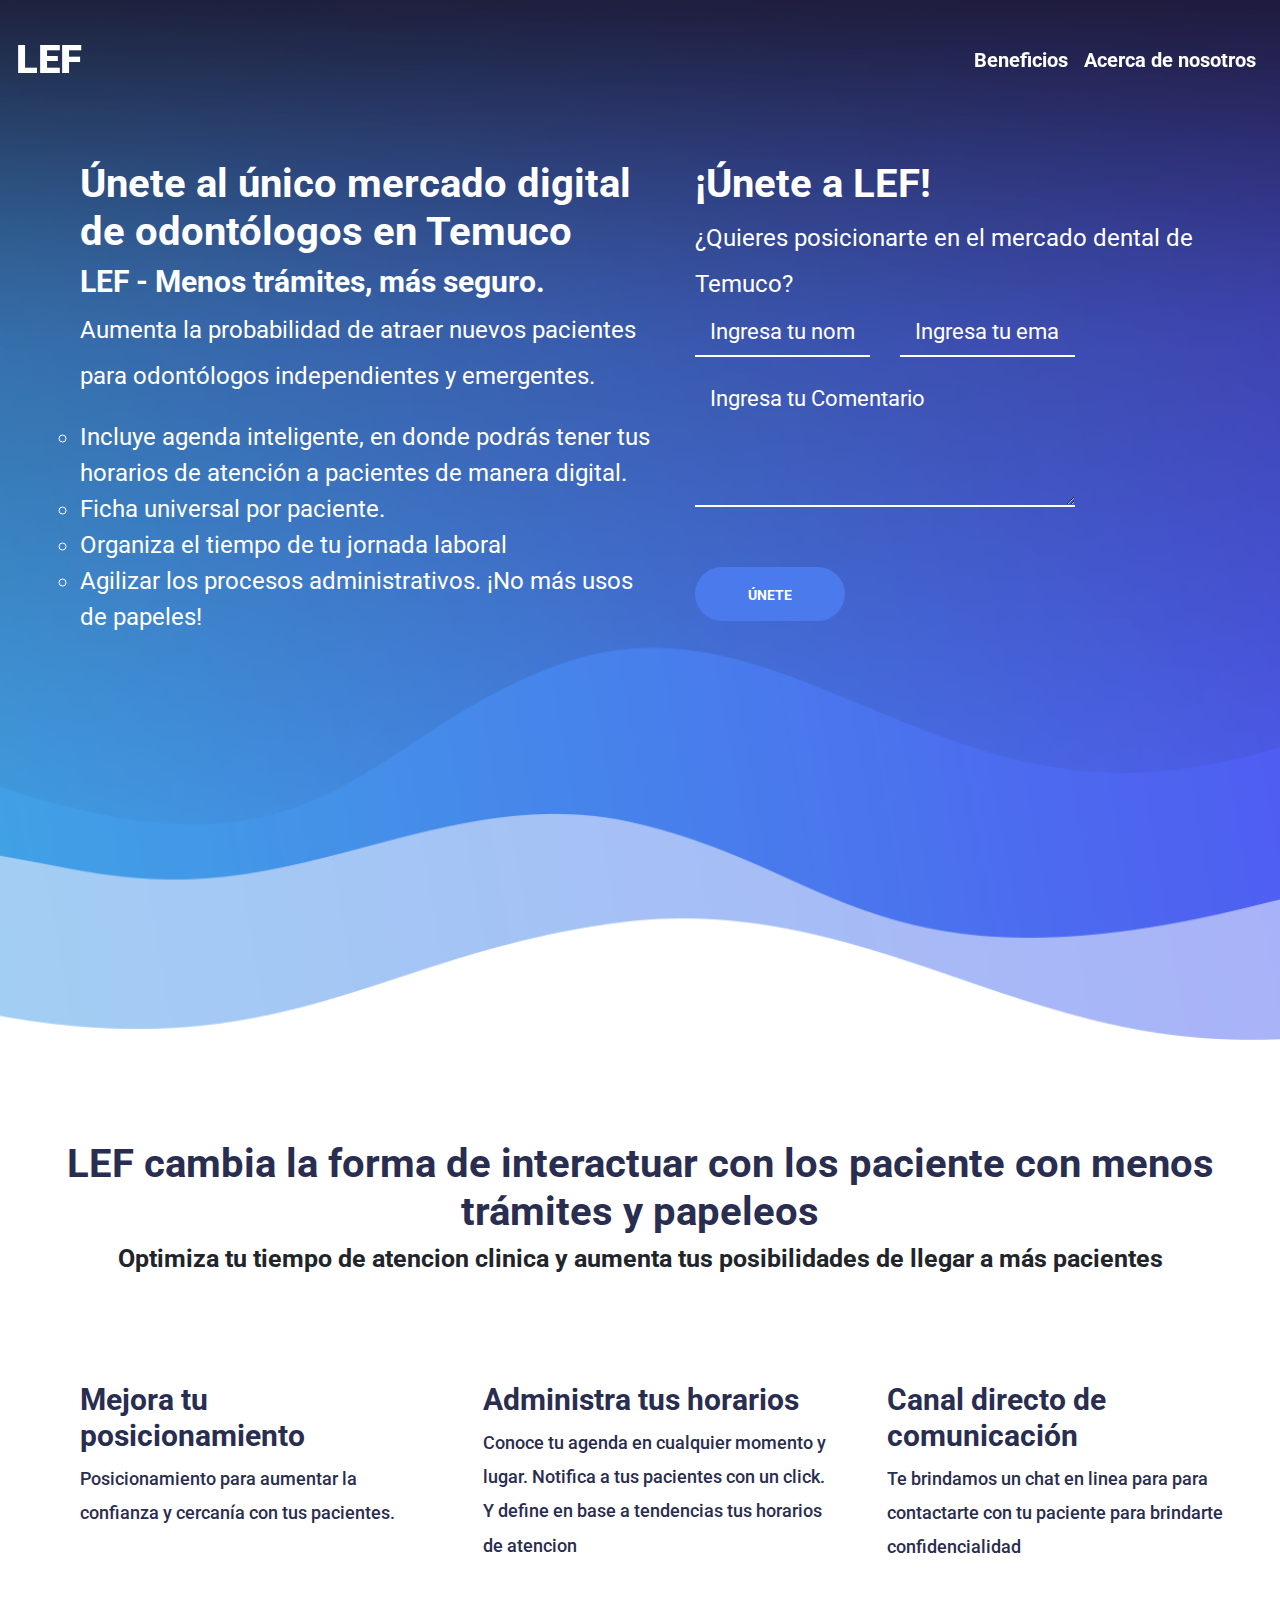
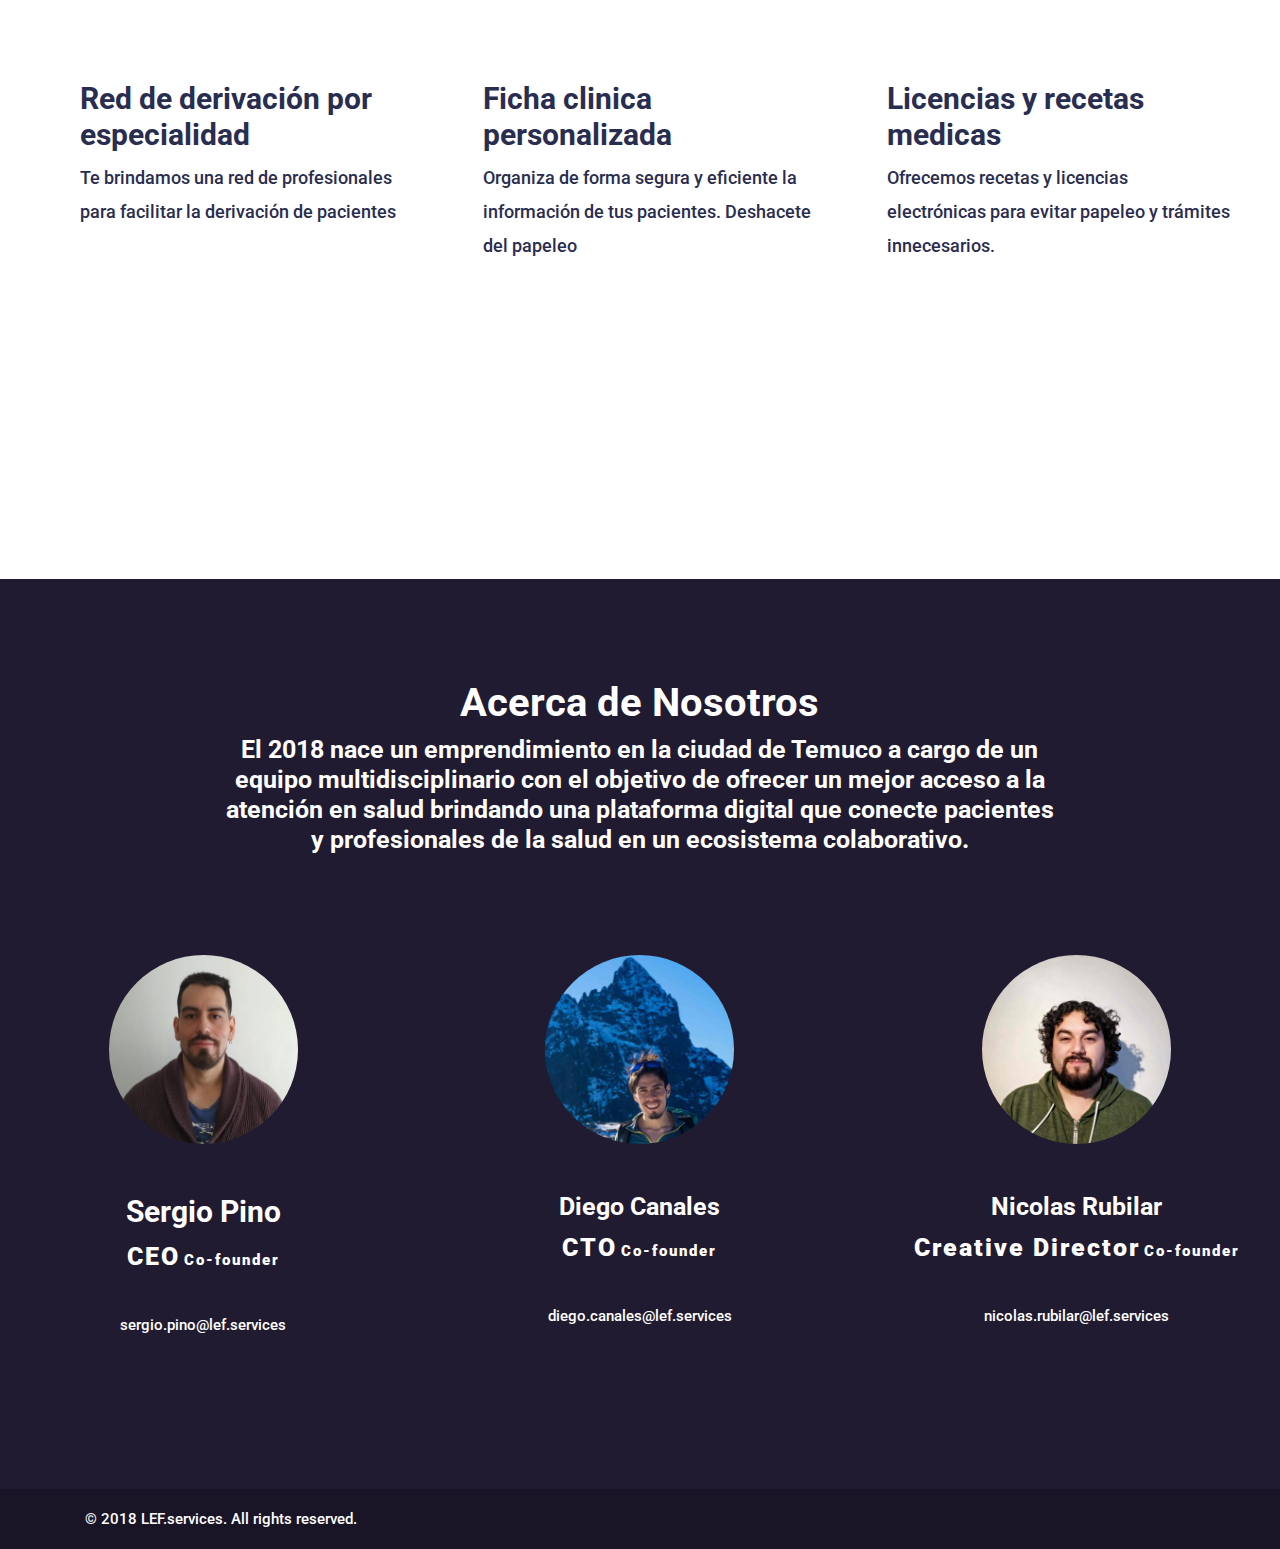
==== commit a725b813: "updated landing page" ====
--- a/index.html
+++ b/index.html
@@ -93,7 +93,7 @@
 
         <div class="col-lg-12 col-md-12 col-sm-12 text-center">
             <h2>LEF cambia la forma de interactuar con los paciente con menos tr&aacute;mites y papeleos</h2>
-            <h4>Reduce tus costos de atenciones en salud y aumenta tus posibilidades de llegar a m&aacute;s pacientes</h4>
+            <h4>Optimiza tu tiempo de  atencion clinica y aumenta tus posibilidades de llegar a m&aacute;s pacientes</h4>
         </div>
 
         <div class="section_padding_100">
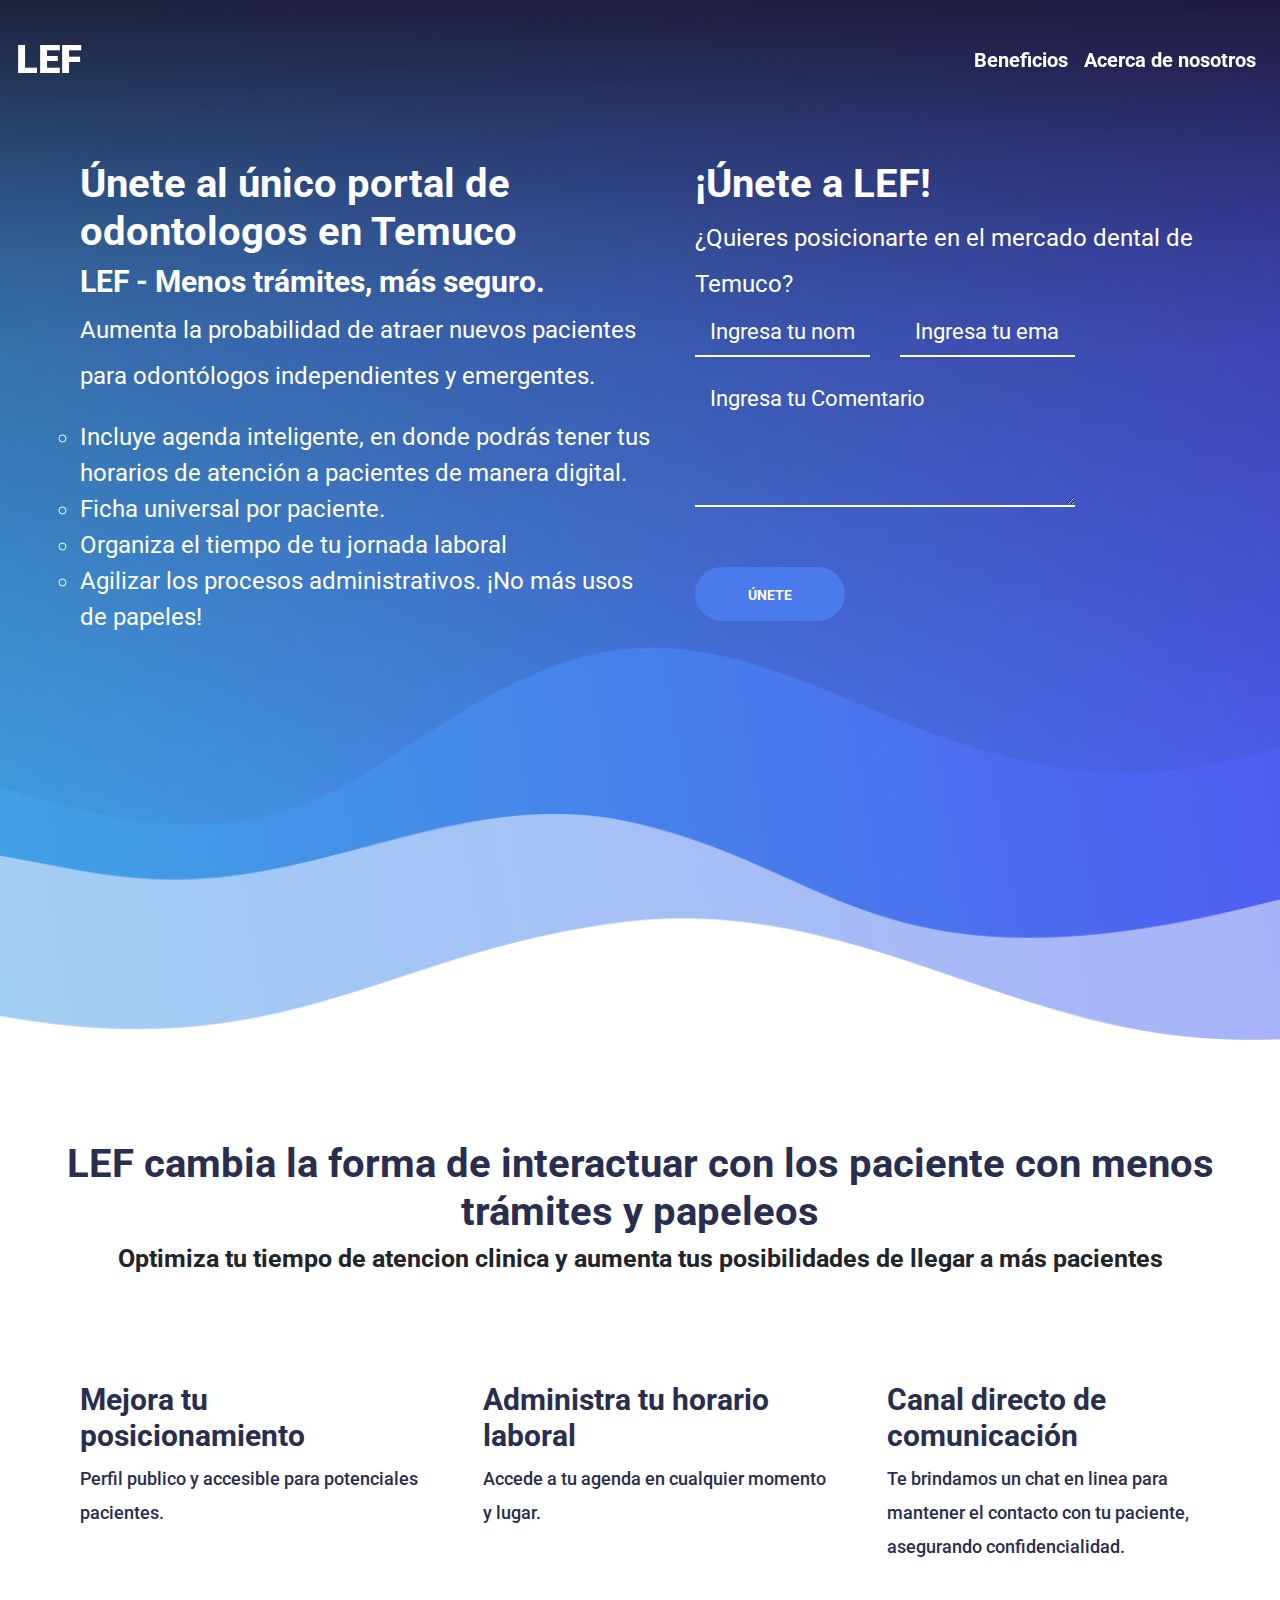
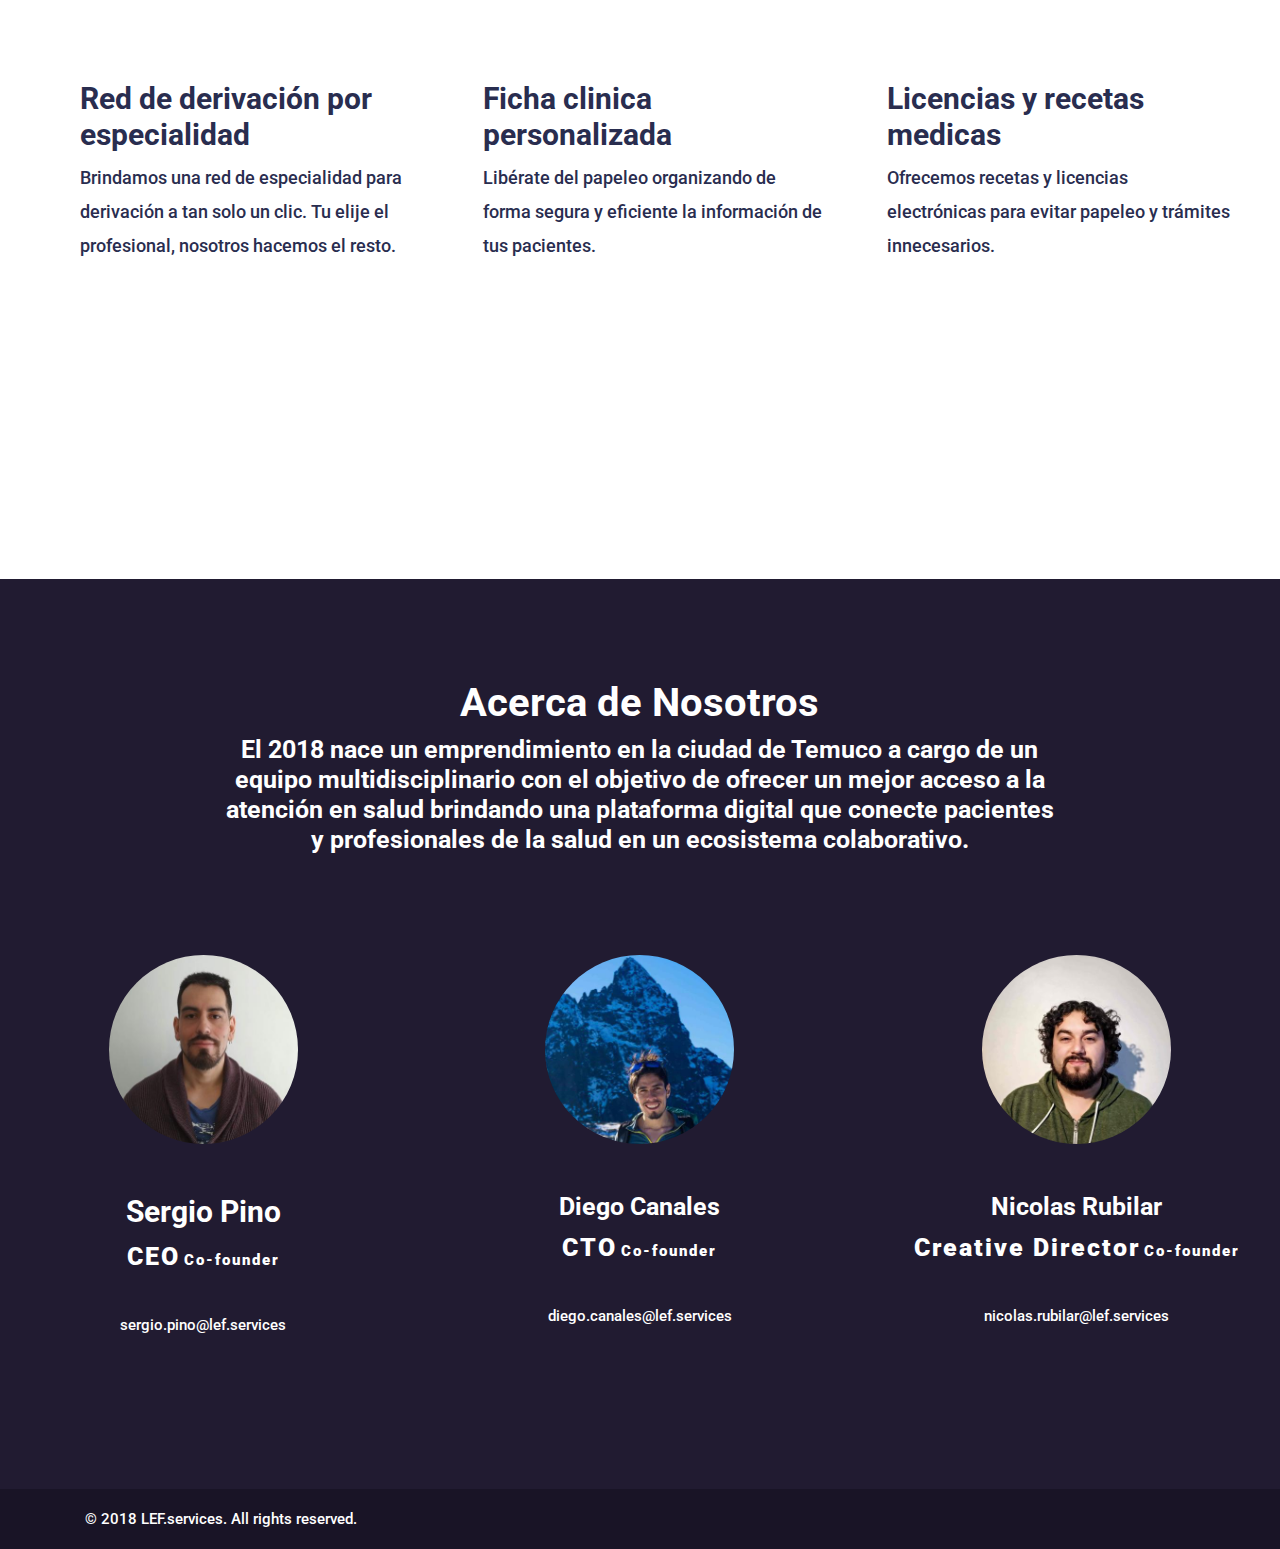
==== commit e994bf1e: "update content" ====
--- a/index.html
+++ b/index.html
@@ -47,7 +47,7 @@
     <section class="welcome_area" id="home">
         <div class="row">
             <div class="col-lg-6 col-md-6 col-sm-12">
-                <h2>Únete al único mercado digital de odontólogos en Temuco</h2>
+                <h2>Únete al único portal de odontologos en Temuco</h2>
                 <h3>LEF - Menos trámites, más seguro.</h3>
                 <p>Aumenta la probabilidad de atraer nuevos pacientes para odontólogos independientes y emergentes.</p>
                 <ul>
@@ -93,7 +93,7 @@
 
         <div class="col-lg-12 col-md-12 col-sm-12 text-center">
             <h2>LEF cambia la forma de interactuar con los paciente con menos tr&aacute;mites y papeleos</h2>
-            <h4>Optimiza tu tiempo de  atencion clinica y aumenta tus posibilidades de llegar a m&aacute;s pacientes</h4>
+            <h4>Optimiza tu tiempo de atencion clinica y aumenta tus posibilidades de llegar a m&aacute;s pacientes</h4>
         </div>
 
         <div class="section_padding_100">
@@ -107,7 +107,7 @@
                         </div>
                         <div class="feature-content">
                             <h3>Mejora tu posicionamiento</h3>
-                            <p>Posicionamiento para aumentar la confianza y cercan&iacute;a con tus pacientes.</p>
+                            <p>Perfil publico y accesible para potenciales pacientes.</p>
                         </div>
                     </div>
                 </div>
@@ -118,8 +118,8 @@
                             <i class="fas fa-clock"></i>
                         </div>
                         <div class="feature-content">
-                            <h3>Administra tus horarios</h3>
-                            <p>Conoce tu agenda en cualquier momento y lugar. Notifica a tus pacientes con un click. Y define en base a tendencias tus horarios de atencion</p>
+                            <h3>Administra tu horario laboral</h3>
+                            <p>Accede a tu agenda en cualquier momento y lugar.</p>
                         </div>
                     </div>
                 </div>
@@ -130,8 +130,8 @@
                             <i class="fas fa-comments"></i>
                         </div>
                         <div class="feature-content">
-                            <h3>Canal directo de comunicaci&oacute;n</h3>
-                            <p>Te brindamos un chat en linea para para contactarte con tu paciente para brindarte confidencialidad</p>
+                            <h3>Canal directo de comunicación</h3>
+                            <p>Te brindamos un chat en linea para mantener el contacto con tu paciente, asegurando confidencialidad.</p>
                         </div>
                     </div>
                 </div>
@@ -145,8 +145,8 @@
                             <i class="fas fa-bullhorn"></i>
                         </div>
                         <div class="feature-content">
-                            <h3>Red de derivaci&oacute;n por especialidad</h3>
-                            <p>Te brindamos una red de profesionales para facilitar la derivaci&oacute;n de pacientes</p>
+                            <h3>Red de derivación por especialidad </h3>
+                            <p>Brindamos una red de especialidad para derivación a tan solo un clic. Tu elije el profesional, nosotros hacemos el resto.</p>
                         </div>
                     </div>
                 </div>
@@ -158,7 +158,7 @@
                         </div>
                         <div class="feature-content">
                             <h3>Ficha clinica personalizada</h3>
-                            <p>Organiza de forma segura y eficiente la informaci&oacute;n de tus pacientes. Deshacete del papeleo</p>
+                            <p>Libérate del papeleo organizando de forma segura y eficiente la información de tus pacientes.</p>
                         </div>
                     </div>
                 </div>
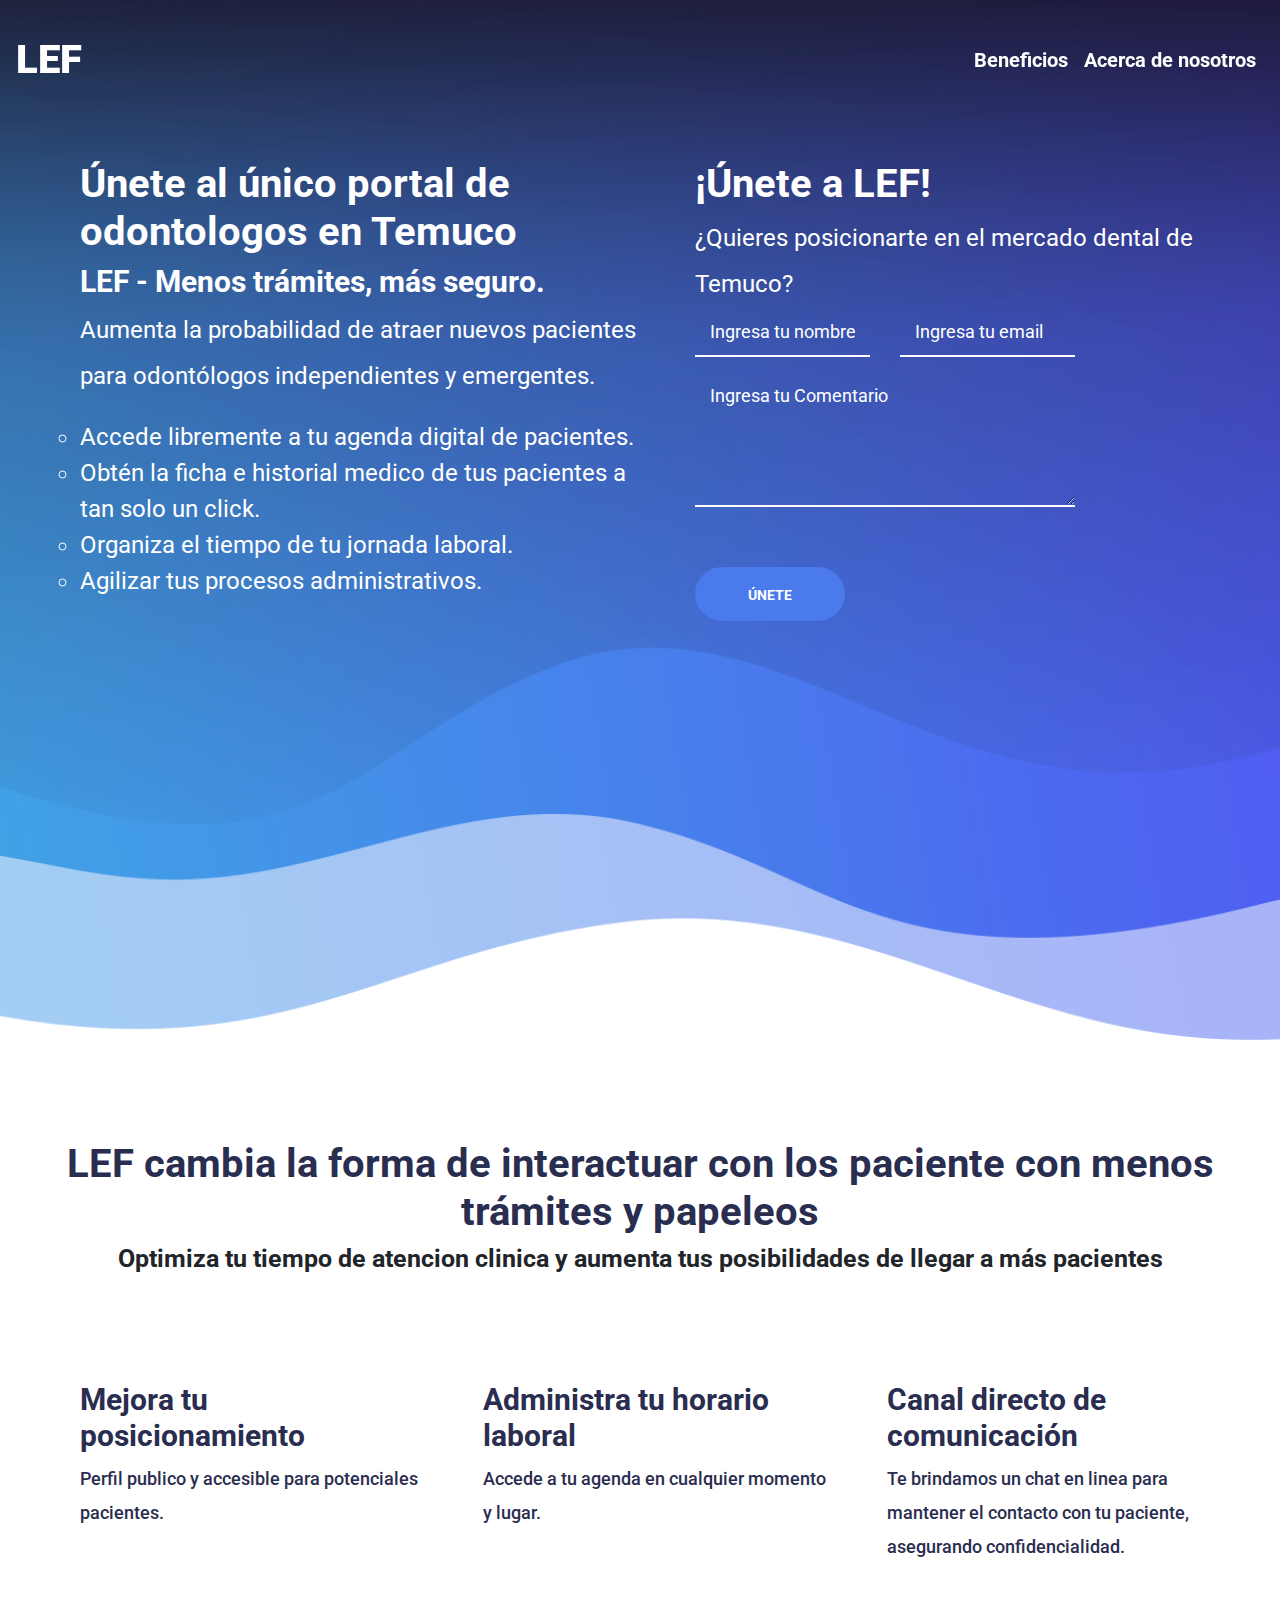
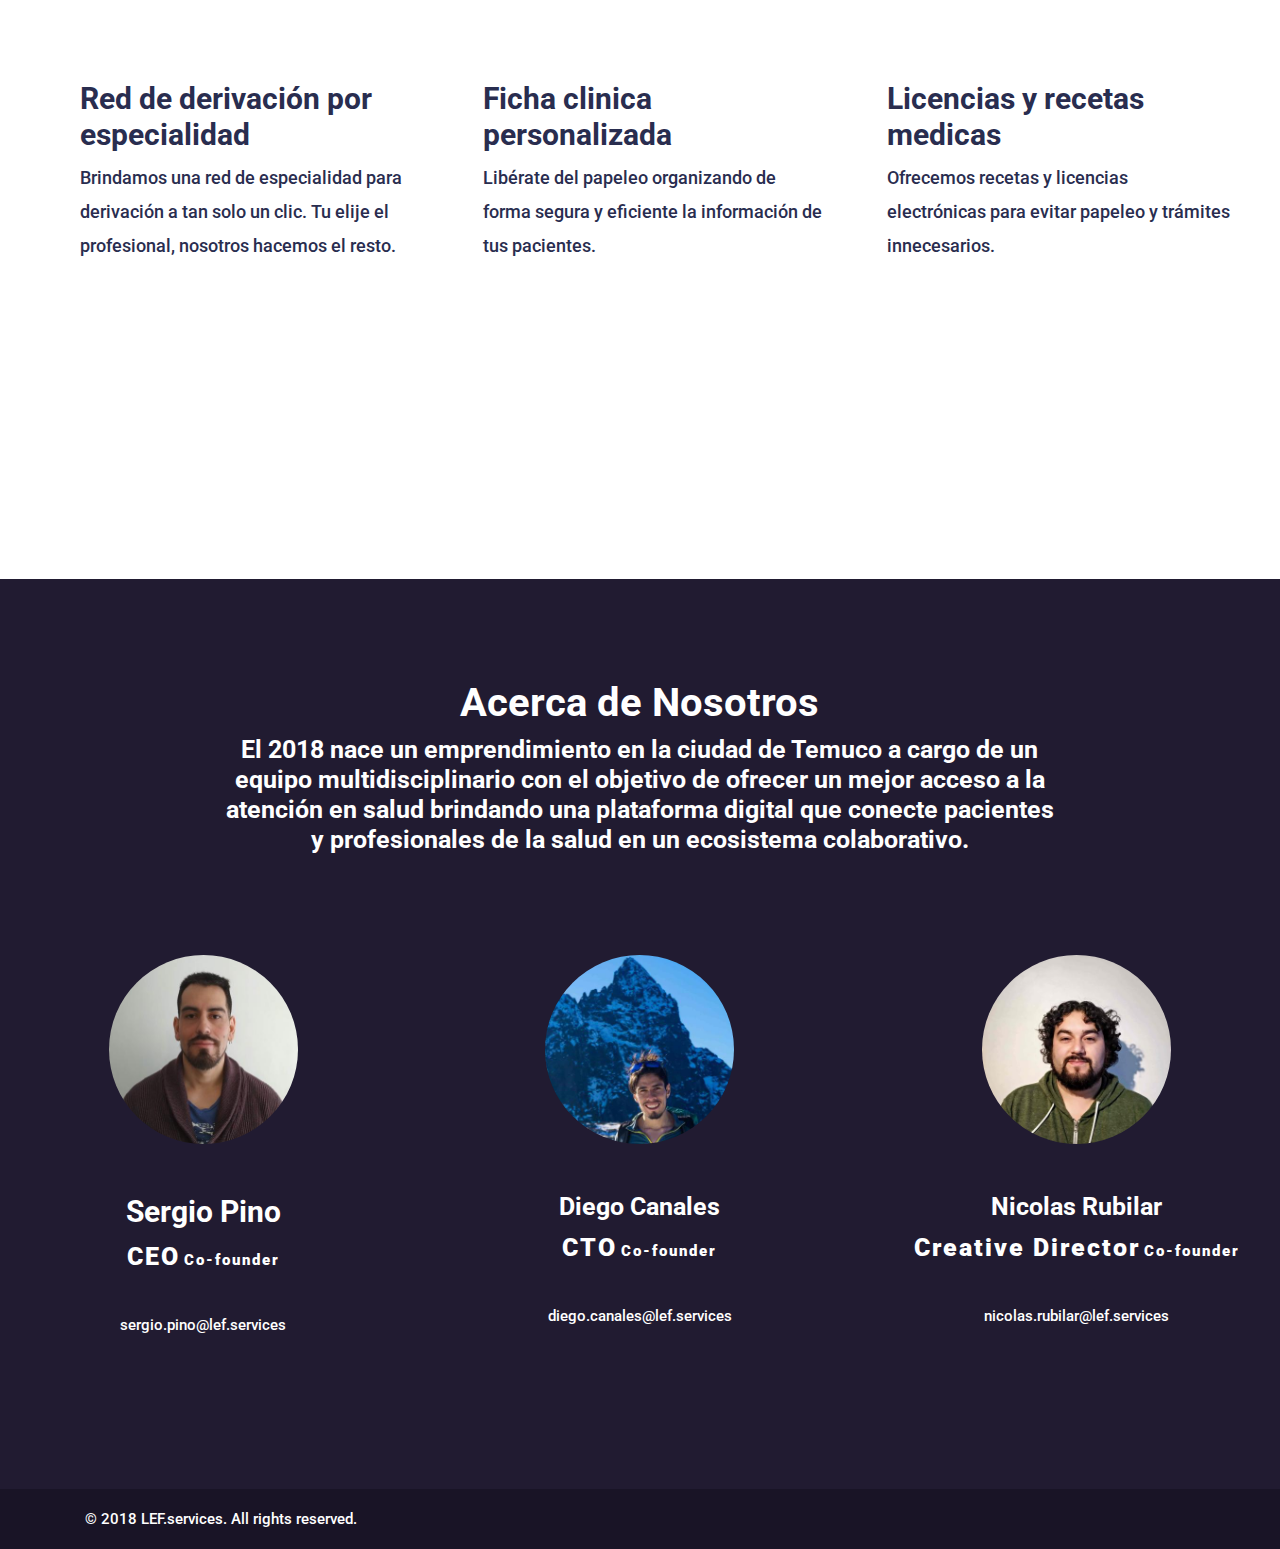
==== commit d2e12c67: "update content" ====
--- a/index.html
+++ b/index.html
@@ -51,11 +51,11 @@
                 <h3>LEF - Menos trámites, más seguro.</h3>
                 <p>Aumenta la probabilidad de atraer nuevos pacientes para odontólogos independientes y emergentes.</p>
                 <ul>
-                    <li>Incluye agenda inteligente, en donde podr&aacute;s tener tus horarios de atenci&oacute;n a pacientes de manera digital.</li>
-                    <li>Ficha universal por paciente.</li>
-                    <li>Organiza el tiempo de tu jornada laboral</li>
-
-                    <li>Agilizar los procesos administrativos. ¡No m&aacute;s usos de papeles!</li>
+                    <li>Accede libremente a tu agenda digital de pacientes.</li>
+                    <li>Obtén la ficha e historial medico de tus pacientes a tan solo un click.</li>
+                    <li>Organiza el tiempo de tu jornada laboral.</li>
+
+                    <li>Agilizar tus procesos administrativos.</li>
                 </ul>
             </div>
             <div class="col-lg-6 col-md-6 col-sm-12">
--- a/css/style.css
+++ b/css/style.css
@@ -277,7 +277,7 @@
 ---------------------- */
 
 .contact-form-area .form-control {
-    font-size: 22px;
+    font-size: 18px;
     background-color: transparent;
     border-top: none;
     border-left: none;
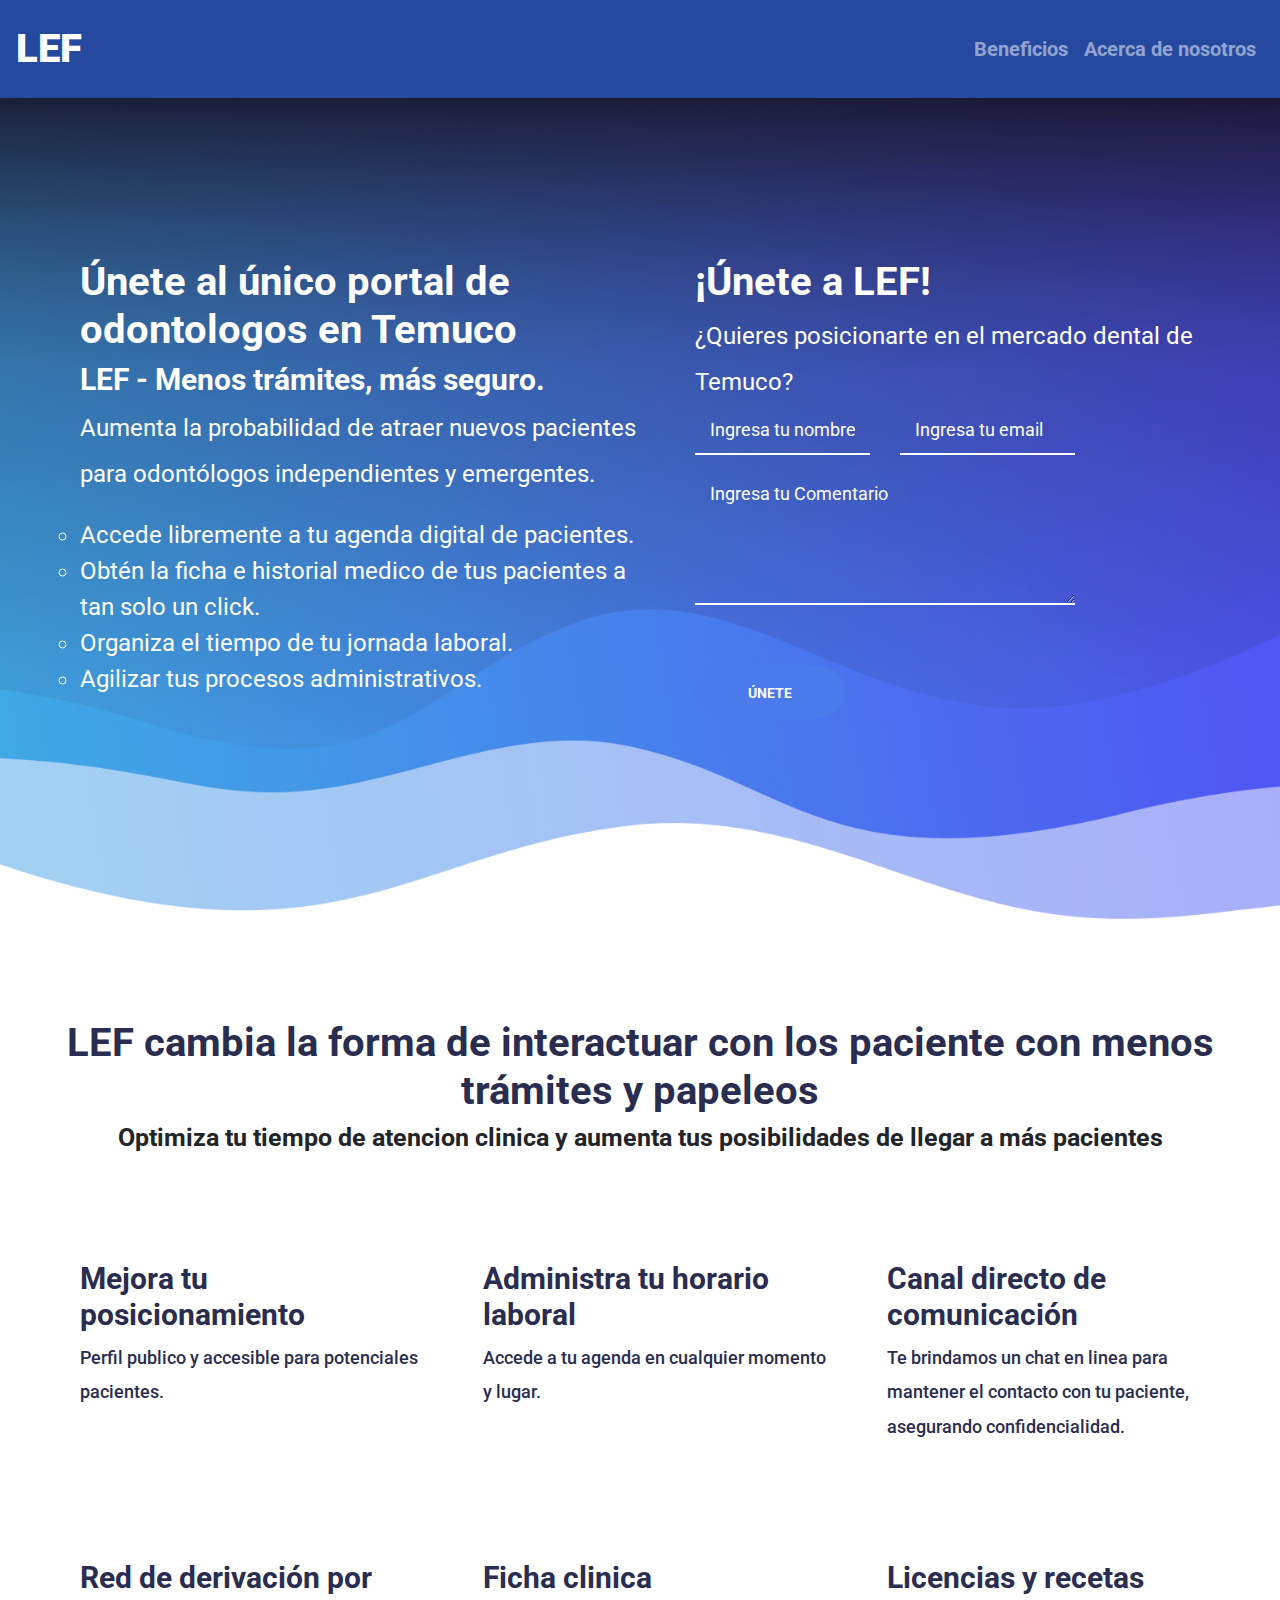
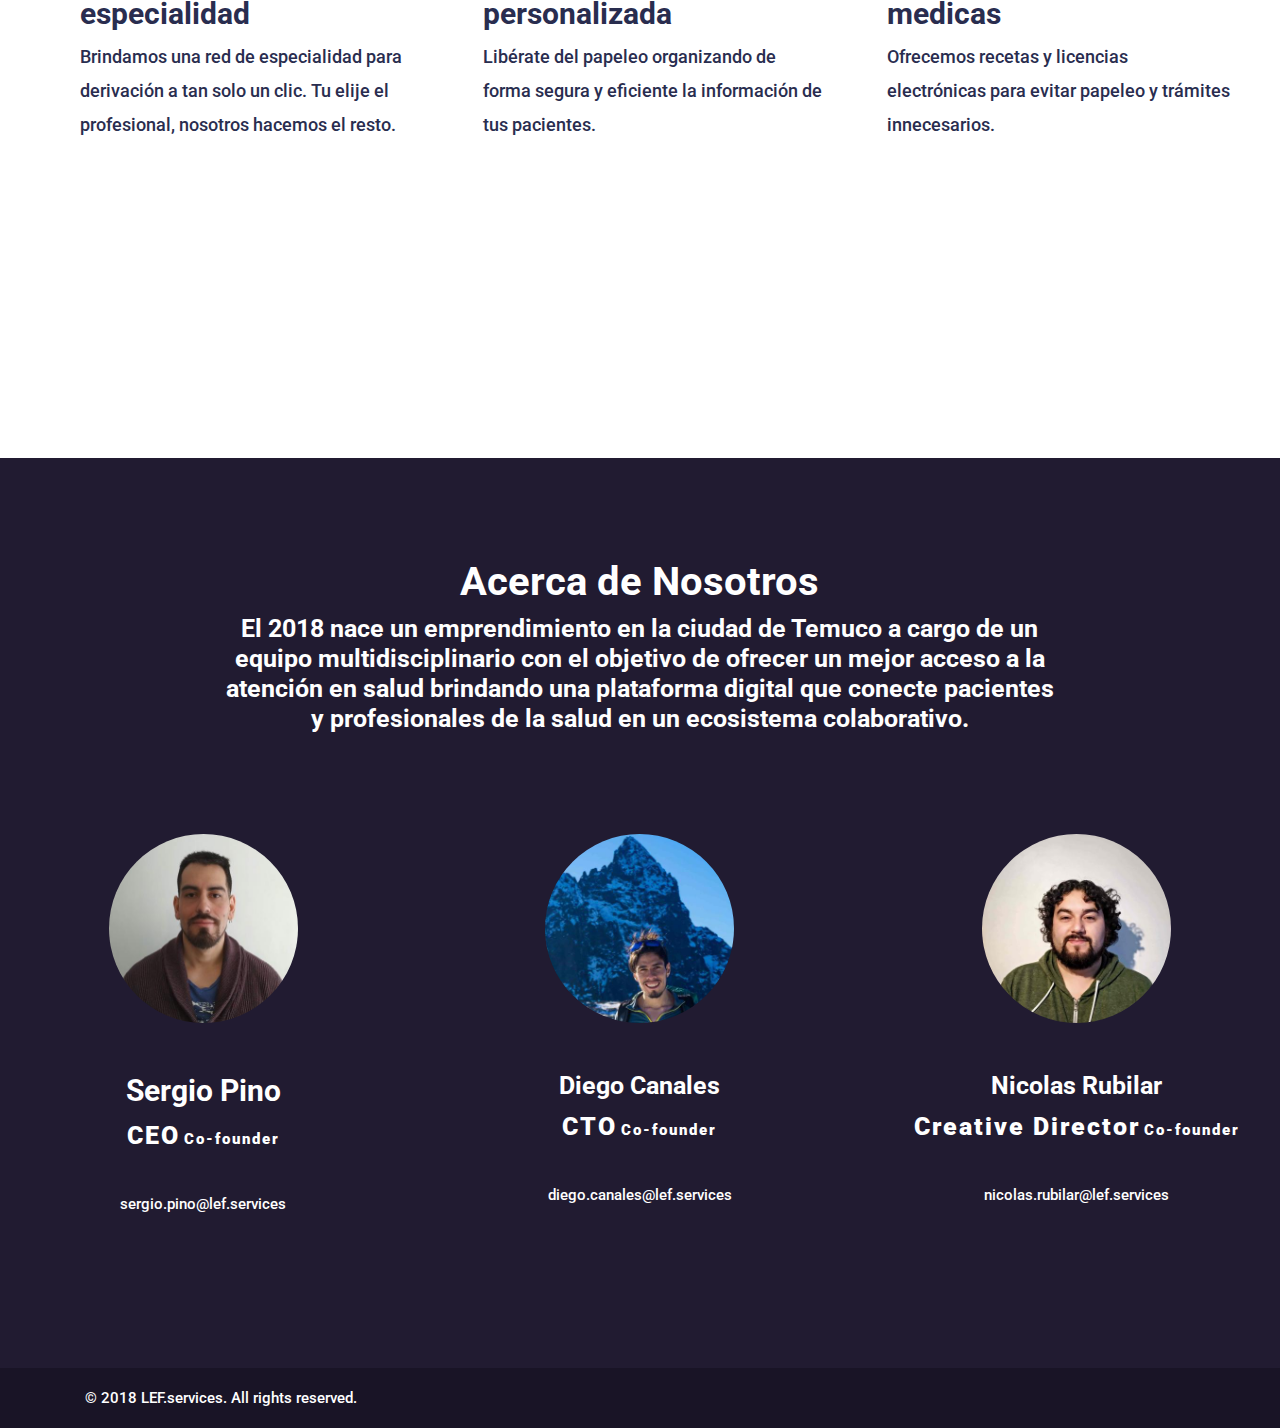
==== commit 6aec9b34: "fix page in mobile" ====
--- a/index.html
+++ b/index.html
@@ -27,7 +27,7 @@
         <div class="preloader"></div>
     </div>
 
-    <nav class="navbar navbar-expand-lg fixed-top header_area">
+    <nav class="navbar navbar-expand-lg navbar-dark">
         <a class="navbar-brand brand-title" href="index.html">LEF</a>
         <button class="navbar-toggler" type="button" data-toggle="collapse" data-target="#navbarSupportedContent" aria-controls="navbarSupportedContent" aria-expanded="false" aria-label="Toggle navigation">  
             <span class="navbar-toggler-icon"></span>
@@ -43,224 +43,226 @@
         </div>
     </nav>
 
-
-    <section class="welcome_area" id="home">
-        <div class="row">
-            <div class="col-lg-6 col-md-6 col-sm-12">
-                <h2>Únete al único portal de odontologos en Temuco</h2>
-                <h3>LEF - Menos trámites, más seguro.</h3>
-                <p>Aumenta la probabilidad de atraer nuevos pacientes para odontólogos independientes y emergentes.</p>
-                <ul>
-                    <li>Accede libremente a tu agenda digital de pacientes.</li>
-                    <li>Obtén la ficha e historial medico de tus pacientes a tan solo un click.</li>
-                    <li>Organiza el tiempo de tu jornada laboral.</li>
-
-                    <li>Agilizar tus procesos administrativos.</li>
-                </ul>
-            </div>
-            <div class="col-lg-6 col-md-6 col-sm-12">
-                <div class="contact-form-area">
-                    <h2>¡&Uacute;nete a LEF!</h2>
-                    <p>¿Quieres posicionarte en el mercado dental de Temuco?</p>
-                    <form method="POST" action="https://send.pageclip.co/nw6T7FyZjWHJfmGAW8pz0AacO4G0saek">
-                        <div class="row">
-                            <div class="col-lg-4 col-md-4 col-sm-12">
-                                <input type="text" class="form-control" name="name" id="name" placeholder="Ingresa tu nombre">
-                            </div>
-                            <div class="col-lg-4 col-md-4 col-sm-12">
-                                <input type="email" class="form-control" name="email" id="email" placeholder="Ingresa tu email">
-                            </div>
-
-
-                            <div class="col-lg-8 col-md-8 col-sm-12">
-                                <textarea name="message" class="form-control" id="message" cols="30" rows="10" placeholder="Ingresa tu Comentario"></textarea>
-                            </div>
-                            <div class="col-lg-8 col-md-8 col-sm-12">
-                                <button class="btn contact-btn mt-50" type="submit">&Uacute;nete</button>
-                            </div>
-                        </div>
-                    </form>
-                </div>
-            </div>
-        </div>
-
-    </section>
-    <!-- ***** Welcome Area End ***** -->
-
-
-    <!-- ***** Services Area Start ***** -->
-    <section id="extra-features" class="extra-features section_padding_100">
-
-        <div class="col-lg-12 col-md-12 col-sm-12 text-center">
-            <h2>LEF cambia la forma de interactuar con los paciente con menos tr&aacute;mites y papeleos</h2>
-            <h4>Optimiza tu tiempo de atencion clinica y aumenta tus posibilidades de llegar a m&aacute;s pacientes</h4>
-        </div>
-
-        <div class="section_padding_100">
+    <div class="main">
+        <section class="welcome_area" id="home">
             <div class="row">
-
-                <!-- Single Feature Area -->
-                <div class="col-lg-4 col-md-4 col-sm-12">
-                    <div class="d-flex mb-100">
-                        <div class="mr-30">
-                            <i class="fas fa-trophy"></i>
-                        </div>
-                        <div class="feature-content">
-                            <h3>Mejora tu posicionamiento</h3>
-                            <p>Perfil publico y accesible para potenciales pacientes.</p>
-                        </div>
-                    </div>
-                </div>
-                <!-- Single Feature Area -->
-                <div class="col-lg-4 col-md-4 col-sm-12">
-                    <div class="d-flex mb-100">
-                        <div class="mr-30">
-                            <i class="fas fa-clock"></i>
-                        </div>
-                        <div class="feature-content">
-                            <h3>Administra tu horario laboral</h3>
-                            <p>Accede a tu agenda en cualquier momento y lugar.</p>
-                        </div>
-                    </div>
-                </div>
-                <!-- Single Feature Area -->
-                <div class="col-lg-4 col-md-4 col-sm-12">
-                    <div class="d-flex mb-100">
-                        <div class="mr-30">
-                            <i class="fas fa-comments"></i>
-                        </div>
-                        <div class="feature-content">
-                            <h3>Canal directo de comunicación</h3>
-                            <p>Te brindamos un chat en linea para mantener el contacto con tu paciente, asegurando confidencialidad.</p>
-                        </div>
+                <div class="col-lg-6 col-md-6 col-sm-12">
+                    <h2>Únete al único portal de odontologos en Temuco</h2>
+                    <h3>LEF - Menos trámites, más seguro.</h3>
+                    <p>Aumenta la probabilidad de atraer nuevos pacientes para odontólogos independientes y emergentes.</p>
+                    <ul>
+                        <li>Accede libremente a tu agenda digital de pacientes.</li>
+                        <li>Obtén la ficha e historial medico de tus pacientes a tan solo un click.</li>
+                        <li>Organiza el tiempo de tu jornada laboral.</li>
+
+                        <li>Agilizar tus procesos administrativos.</li>
+                    </ul>
+                </div>
+                <div class="col-lg-6 col-md-6 col-sm-12">
+                    <div class="contact-form-area">
+                        <h2>¡&Uacute;nete a LEF!</h2>
+                        <p>¿Quieres posicionarte en el mercado dental de Temuco?</p>
+                        <form method="POST" action="https://send.pageclip.co/nw6T7FyZjWHJfmGAW8pz0AacO4G0saek">
+                            <div class="row">
+                                <div class="col-lg-4 col-md-4 col-sm-12">
+                                    <input type="text" class="form-control" name="name" id="name" placeholder="Ingresa tu nombre">
+                                </div>
+                                <div class="col-lg-4 col-md-4 col-sm-12">
+                                    <input type="email" class="form-control" name="email" id="email" placeholder="Ingresa tu email">
+                                </div>
+
+
+                                <div class="col-lg-8 col-md-8 col-sm-12">
+                                    <textarea name="message" class="form-control" id="message" cols="30" rows="10" placeholder="Ingresa tu Comentario"></textarea>
+                                </div>
+                                <div class="col-lg-8 col-md-8 col-sm-12">
+                                    <button class="btn contact-btn mt-50" type="submit">&Uacute;nete</button>
+                                </div>
+                            </div>
+                        </form>
+                    </div>
+                </div>
+            </div>
+
+        </section>
+        <!-- ***** Welcome Area End ***** -->
+
+
+        <!-- ***** Services Area Start ***** -->
+        <section id="extra-features" class="extra-features section_padding_100">
+
+            <div class="col-lg-12 col-md-12 col-sm-12 text-center">
+                <h2>LEF cambia la forma de interactuar con los paciente con menos tr&aacute;mites y papeleos</h2>
+                <h4>Optimiza tu tiempo de atencion clinica y aumenta tus posibilidades de llegar a m&aacute;s pacientes</h4>
+            </div>
+
+            <div class="section_padding_100">
+                <div class="row">
+
+                    <!-- Single Feature Area -->
+                    <div class="col-lg-4 col-md-4 col-sm-12">
+                        <div class="d-flex mb-100">
+                            <div class="mr-30">
+                                <i class="fas fa-trophy"></i>
+                            </div>
+                            <div class="feature-content">
+                                <h3>Mejora tu posicionamiento</h3>
+                                <p>Perfil publico y accesible para potenciales pacientes.</p>
+                            </div>
+                        </div>
+                    </div>
+                    <!-- Single Feature Area -->
+                    <div class="col-lg-4 col-md-4 col-sm-12">
+                        <div class="d-flex mb-100">
+                            <div class="mr-30">
+                                <i class="fas fa-clock"></i>
+                            </div>
+                            <div class="feature-content">
+                                <h3>Administra tu horario laboral</h3>
+                                <p>Accede a tu agenda en cualquier momento y lugar.</p>
+                            </div>
+                        </div>
+                    </div>
+                    <!-- Single Feature Area -->
+                    <div class="col-lg-4 col-md-4 col-sm-12">
+                        <div class="d-flex mb-100">
+                            <div class="mr-30">
+                                <i class="fas fa-comments"></i>
+                            </div>
+                            <div class="feature-content">
+                                <h3>Canal directo de comunicación</h3>
+                                <p>Te brindamos un chat en linea para mantener el contacto con tu paciente, asegurando confidencialidad.</p>
+                            </div>
+                        </div>
+                    </div>
+                </div>
+
+                <div class="row">
+                    <!-- Single Feature Area -->
+                    <div class="col-lg-4 col-md-4 col-sm-12">
+                        <div class="d-flex mb-100">
+                            <div class="mr-30">
+                                <i class="fas fa-bullhorn"></i>
+                            </div>
+                            <div class="feature-content">
+                                <h3>Red de derivación por especialidad </h3>
+                                <p>Brindamos una red de especialidad para derivación a tan solo un clic. Tu elije el profesional, nosotros hacemos el resto.</p>
+                            </div>
+                        </div>
+                    </div>
+                    <!-- Single Feature Area -->
+                    <div class="col-lg-4 col-md-4 col-sm-12">
+                        <div class="d-flex mb-100">
+                            <div class="mr-30">
+                                <i class="fas fa-briefcase-medical"></i>
+                            </div>
+                            <div class="feature-content">
+                                <h3>Ficha clinica personalizada</h3>
+                                <p>Libérate del papeleo organizando de forma segura y eficiente la información de tus pacientes.</p>
+                            </div>
+                        </div>
+                    </div>
+                    <!-- Single Feature Area -->
+                    <div class="col-lg-4 col-md-4 col-sm-12">
+                        <div class="d-flex mb-100">
+                            <div class="mr-30">
+                                <i class="fas fa-user-md"></i>
+                            </div>
+                            <div class="feature-content">
+                                <h3>Licencias y recetas medicas</h3>
+                                <p>Ofrecemos recetas y licencias electr&oacute;nicas para evitar papeleo y tr&aacute;mites innecesarios. </p>
+                            </div>
+                        </div>
+                    </div>
+
+                </div>
+            </div>
+        </section>
+        <!-- ***** Services Area End ***** -->
+
+
+
+        <!-- ***** Team Area Start ***** -->
+        <section id="about-us" class="about-us section_padding_100">
+
+            <div class="row justify-content-center">
+                <div class="col-lg-8 col-md-8 col-sm-12">
+                    <div class="section-heading text-center">
+                        <h2>Acerca de Nosotros</h2>
+                        <h4>El 2018 nace un emprendimiento en la ciudad de Temuco a cargo de un equipo multidisciplinario con el objetivo de ofrecer un mejor acceso a la atenci&oacute;n en salud brindando una plataforma digital que conecte pacientes y profesionales
+                            de la salud en un ecosistema colaborativo. </h4>
                     </div>
                 </div>
             </div>
 
             <div class="row">
-                <!-- Single Feature Area -->
-                <div class="col-lg-4 col-md-4 col-sm-12">
-                    <div class="d-flex mb-100">
-                        <div class="mr-30">
-                            <i class="fas fa-bullhorn"></i>
-                        </div>
-                        <div class="feature-content">
-                            <h3>Red de derivación por especialidad </h3>
-                            <p>Brindamos una red de especialidad para derivación a tan solo un clic. Tu elije el profesional, nosotros hacemos el resto.</p>
-                        </div>
-                    </div>
-                </div>
-                <!-- Single Feature Area -->
-                <div class="col-lg-4 col-md-4 col-sm-12">
-                    <div class="d-flex mb-100">
-                        <div class="mr-30">
-                            <i class="fas fa-briefcase-medical"></i>
-                        </div>
-                        <div class="feature-content">
-                            <h3>Ficha clinica personalizada</h3>
-                            <p>Libérate del papeleo organizando de forma segura y eficiente la información de tus pacientes.</p>
-                        </div>
-                    </div>
-                </div>
-                <!-- Single Feature Area -->
-                <div class="col-lg-4 col-md-4 col-sm-12">
-                    <div class="d-flex mb-100">
-                        <div class="mr-30">
-                            <i class="fas fa-user-md"></i>
-                        </div>
-                        <div class="feature-content">
-                            <h3>Licencias y recetas medicas</h3>
-                            <p>Ofrecemos recetas y licencias electr&oacute;nicas para evitar papeleo y tr&aacute;mites innecesarios. </p>
-                        </div>
-                    </div>
-                </div>
-
-            </div>
-        </div>
-    </section>
-    <!-- ***** Services Area End ***** -->
-
-
-
-    <!-- ***** Team Area Start ***** -->
-    <section id="about-us" class="about-us section_padding_100">
-
-        <div class="row justify-content-center">
-            <div class="col-lg-8 col-md-8 col-sm-12">
-                <div class="section-heading text-center">
-                    <h2>Acerca de Nosotros</h2>
-                    <h4>El 2018 nace un emprendimiento en la ciudad de Temuco a cargo de un equipo multidisciplinario con el objetivo de ofrecer un mejor acceso a la atenci&oacute;n en salud brindando una plataforma digital que conecte pacientes y profesionales
-                        de la salud en un ecosistema colaborativo. </h4>
-                </div>
-            </div>
-        </div>
-
-        <div class="row">
-            <!-- Single Team Slide -->
-            <div class="col-lg-4 col-md-4 col-sm-12 text-center">
-                <!-- Thumbnail -->
-                <div class="team-thumbnail">
-                    <img src="img/sergio.jpg" alt="" class="img-fluid">
-                </div>
-                <!-- Meta Info -->
-                <div class="team-meta-info">
-                    <h3>Sergio Pino</h3>
-                    <span class="title">CEO</span> <span>Co-founder</span>
-                    <p>sergio.pino@lef.services</p>
-                </div>
-            </div>
-            <!-- Single Team Slide -->
-            <div class="col-lg-4 col-md-4 col-sm-12 text-center">
-                <!-- Thumbnail -->
-                <div class="team-thumbnail">
-                    <img src="img/diego.jpg" alt="" class="img-fluid">
-                </div>
-                <!-- Meta Info -->
-                <div class="team-meta-info">
-                    <h4>Diego Canales</h4>
-                    <span class="title">CTO</span> <span>Co-founder</span>
-                    <p>diego.canales@lef.services</p>
-                </div>
-            </div>
-            <!-- Single Team Slide -->
-            <div class="col-lg-4 col-md-4 col-sm-12 text-center">
-                <!-- Thumbnail -->
-                <div class="team-thumbnail">
-                    <img src="img/nico.jpg" alt="" class="img-fluid">
-                </div>
-                <!-- Meta Info -->
-                <div class="team-meta-info">
-                    <h4>Nicolas Rubilar</h4>
-                    <span class="title">Creative Director</span> <span>Co-founder</span>
-                    <p>nicolas.rubilar@lef.services</p>
-                </div>
-
-            </div>
-        </div>
-    </section>
-    <!-- ***** Features Area Start ***** -->
-
-
-
-    <!-- ***** Footer Area Start ***** -->
-    <footer class="footer-area clearfix">
-        <!-- Fotter Bottom Area -->
-        <div class="footer-bottom-area">
-            <div class="container h-100">
-                <div class="row h-100">
-                    <div class="col-12 h-100">
-                        <div class="footer-bottom-content h-100 d-md-flex justify-content-between align-items-center">
-                            <div class="copyright-text">
-                                <p>
-                                    &copy; 2018 LEF.services. All rights reserved.
-                                </p>
-                            </div>
-                        </div>
-                    </div>
-                </div>
-            </div>
-        </div>
-    </footer>
+                <!-- Single Team Slide -->
+                <div class="col-lg-4 col-md-4 col-sm-12 text-center">
+                    <!-- Thumbnail -->
+                    <div class="team-thumbnail">
+                        <img src="img/sergio.jpg" alt="" class="img-fluid">
+                    </div>
+                    <!-- Meta Info -->
+                    <div class="team-meta-info">
+                        <h3>Sergio Pino</h3>
+                        <span class="title">CEO</span> <span>Co-founder</span>
+                        <p>sergio.pino@lef.services</p>
+                    </div>
+                </div>
+                <!-- Single Team Slide -->
+                <div class="col-lg-4 col-md-4 col-sm-12 text-center">
+                    <!-- Thumbnail -->
+                    <div class="team-thumbnail">
+                        <img src="img/diego.jpg" alt="" class="img-fluid">
+                    </div>
+                    <!-- Meta Info -->
+                    <div class="team-meta-info">
+                        <h4>Diego Canales</h4>
+                        <span class="title">CTO</span> <span>Co-founder</span>
+                        <p>diego.canales@lef.services</p>
+                    </div>
+                </div>
+                <!-- Single Team Slide -->
+                <div class="col-lg-4 col-md-4 col-sm-12 text-center">
+                    <!-- Thumbnail -->
+                    <div class="team-thumbnail">
+                        <img src="img/nico.jpg" alt="" class="img-fluid">
+                    </div>
+                    <!-- Meta Info -->
+                    <div class="team-meta-info">
+                        <h4>Nicolas Rubilar</h4>
+                        <span class="title">Creative Director</span> <span>Co-founder</span>
+                        <p>nicolas.rubilar@lef.services</p>
+                    </div>
+
+                </div>
+            </div>
+        </section>
+        <!-- ***** Features Area Start ***** -->
+
+
+
+        <!-- ***** Footer Area Start ***** -->
+        <footer class="footer-area clearfix">
+            <!-- Fotter Bottom Area -->
+            <div class="footer-bottom-area">
+                <div class="container h-100">
+                    <div class="row h-100">
+                        <div class="col-12 h-100">
+                            <div class="footer-bottom-content h-100 d-md-flex justify-content-between align-items-center">
+                                <div class="copyright-text">
+                                    <p>
+                                        &copy; 2018 LEF.services. All rights reserved.
+                                    </p>
+                                </div>
+                            </div>
+                        </div>
+                    </div>
+                </div>
+            </div>
+        </footer>
+
+    </div>
     <!-- ***** Footer Area End ***** -->
 
     <script src="js/jquery-3.3.1.min.js"></script>
--- a/css/style.css
+++ b/css/style.css
@@ -1,15 +1,4 @@
-@media (min-width: 768px) {
-    .navbar-toggler {
-        border: 2px solid #fff;
-        background-color: #f2f4f6;
-    }
-    .welcome_area {
-        height: 1040px;
-    }
-}
-
-
-/********************
+    /********************
 END RESPONSIVE
 *********************/
 
@@ -196,11 +185,9 @@
 :: 2.0 Header Area CSS
 -------------------------- */
 
-.header_area {
-    height: 120px;
-    background-color: transparent;
-    -webkit-transition-duration: 700ms;
-    transition-duration: 700ms;
+nav {
+    background-color: #25499f !important;
+    box-shadow: 0 6px 20px rgba(0, 0, 0, 0.15);
 }
 
 nav .nav-link {
@@ -214,20 +201,6 @@
 
 nav .nav-link:hover {
     color: #4a7aec;
-}
-
-.navbar-nav {
-    -webkit-transition-duration: 500ms;
-    transition-duration: 500ms;
-}
-
-
-/* Sticky CSS */
-
-.header_area.sticky {
-    background-color: #25499f;
-    box-shadow: 0 6px 20px rgba(0, 0, 0, 0.15);
-    height: 80px;
 }
 
 
@@ -404,4 +377,22 @@
 
 .extra-features p {
     font-size: 18px;
-}+}
+
+@media screen and (max-width: 667px) {
+    body {
+        overflow-x: hidden !important;
+    }
+    .main {
+        max-width: 100% !important;
+        overflow-x: hidden !important;
+    }
+    section {
+        padding-top: 40px !important;
+    }
+    .welcome_area {
+        padding-left: 10px;
+    }
+    .welcome_area {
+        padding-top: 20px;
+    }